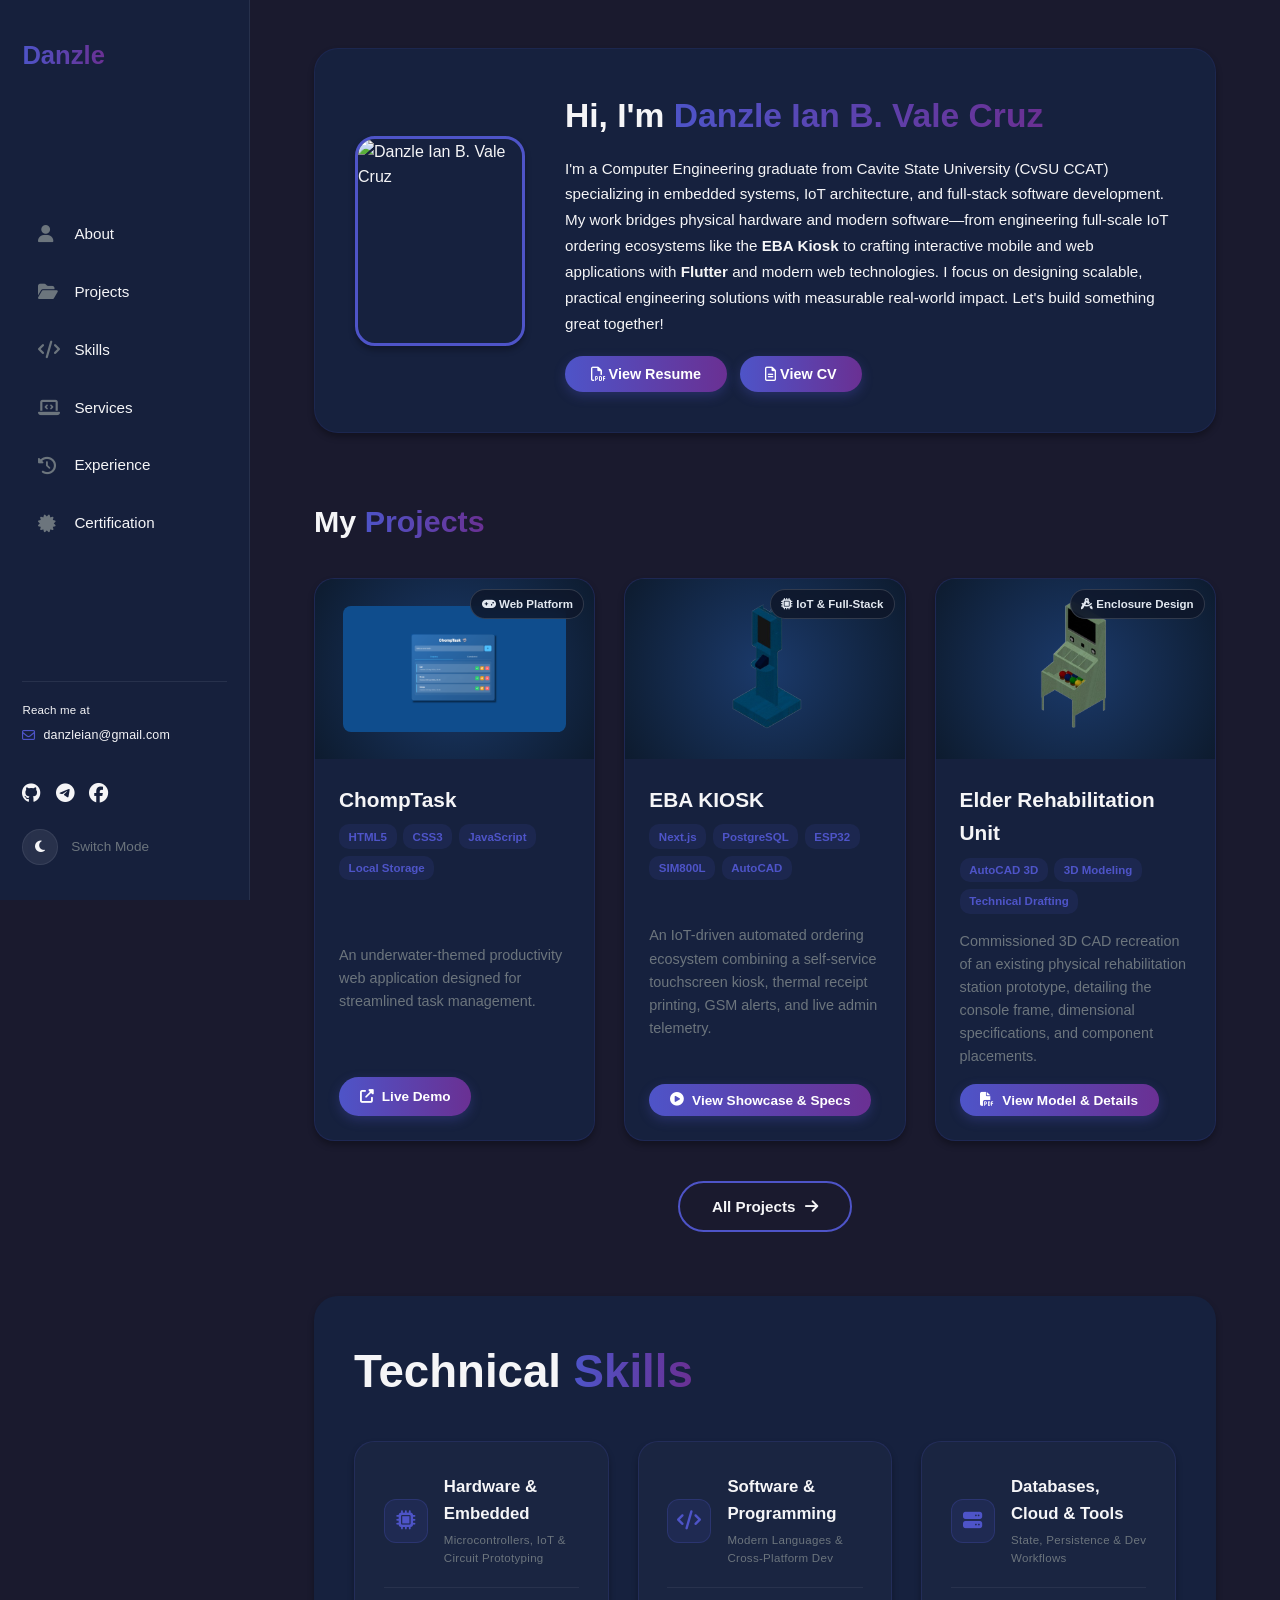
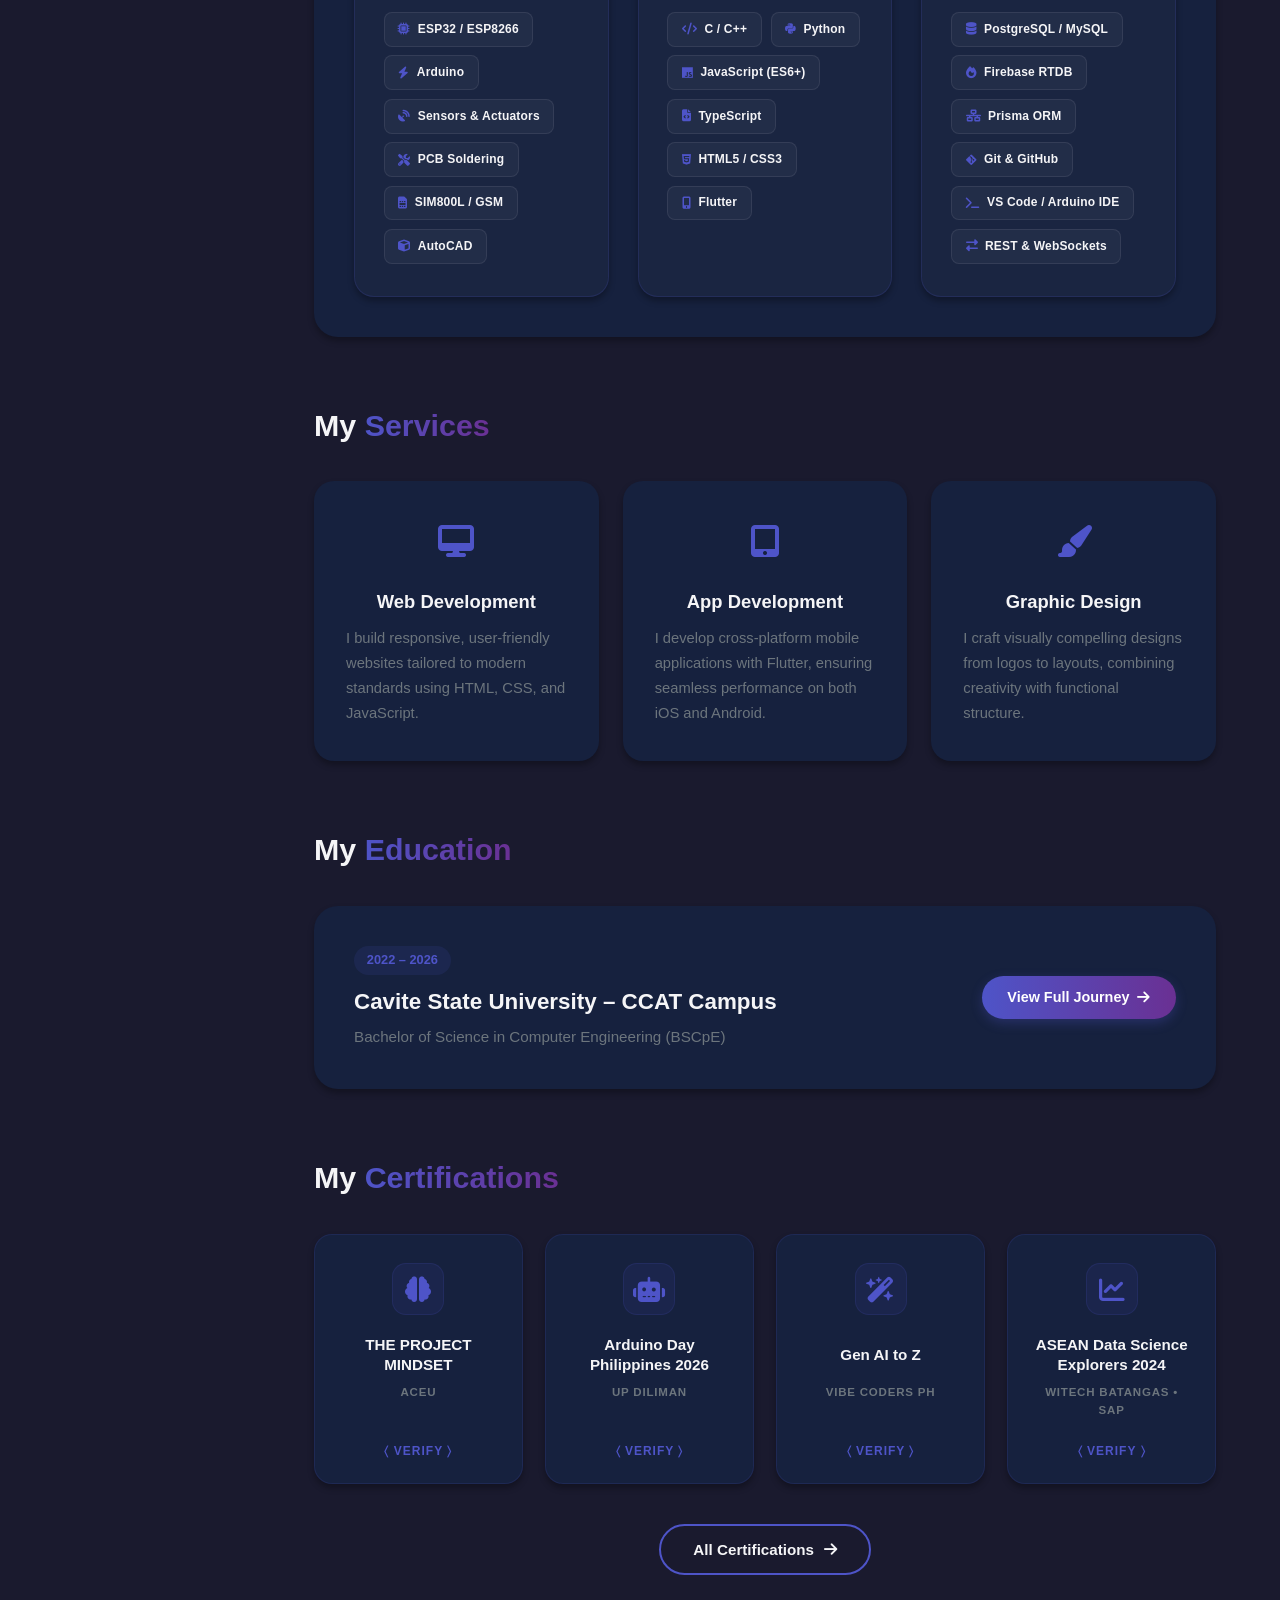
==== index.html @ bea01d2a "fixed error" ====
<!DOCTYPE html>
<html lang="en" data-theme="dark">
<head>
    <meta charset="UTF-8">
    <meta name="viewport" content="width=device-width, initial-scale=1.0">
    <title>Danzle Ian B. Vale Cruz | Computer Engineer</title>
    <link rel="stylesheet" href="styles.css">
    <link rel="stylesheet" href="https://cdnjs.cloudflare.com/ajax/libs/font-awesome/6.4.0/css/all.min.css">
</head>

<body>
    <!-- Mobile Header Bar (Only visible on small mobile screens) -->
    <div class="mobile-top-bar">
        <a href="index.html" class="logo">Danzle</a>
        <div class="mobile-actions">
            <button class="theme" id="themetoggle-mobile" aria-label="Toggle theme">
                <i class="fas fa-moon"></i>
            </button>
            <div class="hamburger" id="hamburger" aria-label="Toggle navigation">
                <i class="fas fa-bars"></i>
            </div>
        </div>
    </div>

    <div class="app-layout">
        <!-- Left Sidebar Panel -->
        <aside class="sidebar-panel" id="sidebar">
            <div class="sidebar-top">
                <a href="index.html" class="logo">Danzle</a>
            </div>

            <!-- Clean Navigation (Filtered to only your active portfolio sections) -->
            <nav class="sidebar-nav">
                <a href="#about" class="sidebar-link">
                    <i class="fas fa-user"></i>
                    <span>About</span>
                </a>
                <a href="projects.html" class="sidebar-link">
                    <i class="fas fa-folder-open"></i>
                    <span>Projects</span>
                </a>

                <a href="#skills" class="sidebar-link">
                    <i class="fas fa-code"></i>
                    <span>Skills</span>
                </a>
                <a href="#services" class="sidebar-link">
                    <i class="fas fa-laptop-code"></i>
                    <span>Services</span>
                </a>
                <a href="experience.html" class="sidebar-link">
                    <i class="fas fa-history"></i>
                    <span>Experience</span>
                </a>
                <a href="certification.html" class="sidebar-link">
                    <i class="fas fa-certificate"></i>
                    <span>Certification</span>
                </a>
            </nav>

            <!-- Bottom Utilities -->
            <div class="sidebar-bottom">
                <!-- Email Contact Block -->
                <div class="sidebar-contact-block">
                    <p class="contact-subtext">Reach me at</p>
                    <button type="button" class="sidebar-email-btn" id="copy-email-btn" data-email="danzleian@gmail.com" title="Click to copy email">
                        <i class="far fa-envelope"></i>
                        <span class="email-text">danzleian@gmail.com</span>
                        <span class="copy-badge" id="copy-badge">Copied!</span>
                    </button>
                </div>

                <div class="sidebar-socials">
                    <a href="https://github.com/DANZLEIAN" target="_blank" rel="noopener noreferrer" aria-label="GitHub"><i class="fab fa-github"></i></a>
                    <a href="https://t.me/SHIR0l" target="_blank" rel="noopener noreferrer" aria-label="Telegram"><i class="fab fa-telegram"></i></a>
                    <a href="https://www.facebook.com/danzle.ian" target="_blank" rel="noopener noreferrer" aria-label="Facebook"><i class="fab fa-facebook"></i></a>
                </div>
    
                <div class="sidebar-theme-toggle">
                    <button class="theme" id="themetoggle" aria-label="Toggle theme">
                        <i class="fas fa-moon"></i>
                    </button>
                    <span class="theme-label">Switch Mode</span>
                </div>
            </div>
        </aside>

        <!-- Main Content Area -->
        <main class="main-content">
            <!-- Hero / About Section -->
            <section class="about-hero animate-fade" id="about">
                <div class="hero-card">
                    <!-- Controlled compact portrait -->
                    <div class="hero-image-wrapper animate-slide-left">
                        <img src="images/profile.jpg" alt="Danzle Ian B. Vale Cruz">
                    </div>

                    <div class="hero-text animate-slide-right delay-1">
                        <h1>Hi, I'm <span>Danzle Ian B. Vale Cruz</span></h1>
                        <p class="description">
                            I'm a Computer Engineering graduate from Cavite State University (CvSU CCAT) specializing in embedded systems, IoT architecture, and full-stack software development. My work bridges physical hardware and modern software—from engineering full-scale IoT ordering ecosystems like the <strong>EBA Kiosk</strong> to crafting interactive mobile and web applications with <strong>Flutter</strong> and modern web technologies. I focus on designing scalable, practical engineering solutions with measurable real-world impact. Let's build something great together!
                        </p>
                        
                        <div class="hero-actions">
                            <button type="button" class="hire-me" onclick="openDocModal('My_Credentials/myresume.pdf', 'My Resume')">
                                <i class="far fa-file-pdf"></i> View Resume
                            </button>
                            <button type="button" class="hire-me" onclick="openDocModal('My_Credentials/MyCV.pdf', 'My Curriculum Vitae')">
                                <i class="far fa-file-alt"></i> View CV
                            </button>
                        </div>
                    </div>
                </div>
            </section>

            <!-- Projects Section -->
            <section class="projects-section" id="projects">
                <h2 class="section-title animate-slide-up">My <span>Projects</span></h2>
                
                <div class="projects-grid">
                    <!-- Project 1 -->
                    <div class="project-card animate-slide-up delay-1">
                        <div class="project-preview">
                            <img src="images/chomptask.png" alt="ChompTask App Preview">
                            <div class="project-image-badge">
                                <i class="fas fa-gamepad"></i> Web Platform
                            </div>
                        </div>
                        <div class="project-details">
                            <div class="project-header">
                                <h3>ChompTask</h3>
                                <div class="project-tags">
                                    <span>HTML5</span>
                                    <span>CSS3</span>
                                    <span>JavaScript</span>
                                    <span>Local Storage</span>
                                </div>
                            </div>
                            <p class="project-desc">
                                An underwater-themed productivity web application designed for streamlined task management.
                            </p>
                            <div class="project-actions">
                                <a href="https://danzleian.github.io/ChompTask/" target="_blank" rel="noopener noreferrer" class="btn-project btn-primary">
                                    <i class="fas fa-external-link-alt"></i> Live Demo
                                </a>
                            </div>
                        </div>
                    </div>

                    <!-- Project 2 -->
                    <div class="project-card animate-slide-up delay-2">
                        <div class="project-preview">
                            <img src="images/kiosk3d.png" alt="EBA Kiosk Preview">
                            <div class="project-image-badge">
                                <i class="fas fa-microchip"></i> IoT & Full-Stack
                            </div>
                        </div>
                        <div class="project-details">
                            <div class="project-header">
                                <h3>EBA KIOSK</h3>
                                <div class="project-tags">
                                    <span>Next.js</span>
                                    <span>PostgreSQL</span>
                                    <span>ESP32</span>
                                    <span>SIM800L</span>
                                    <span>AutoCAD</span>
                                </div>
                            </div>
                            <p class="project-desc">
                                An IoT-driven automated ordering ecosystem combining a self-service touchscreen kiosk, thermal receipt printing, GSM alerts, and live admin telemetry.
                            </p>
                            <div class="project-actions">
                                <button type="button" class="btn-project btn-primary" onclick="openProjectModal('ebakiosk')">
                                    <i class="fas fa-play-circle"></i> View Showcase & Specs
                                </button>
                            </div>
                        </div>
                    </div>

                    <!-- 3. Elder Rehabilitation Equipment -->
                    <div class="project-card animate-slide-up delay-3" data-category="3d">
                        <div class="project-preview">
                            <img src="images/elders3d.png" alt="Elderly Equipment Preview" onerror="this.style.display='none'; this.nextElementSibling.style.display='block';">
                            <i class="fas fa-cube icon-placeholder" style="display: none;"></i>
                            <div class="project-image-badge">
                                <i class="fas fa-drafting-compass"></i> Enclosure Design
                            </div>
                        </div>
                        <div class="project-details">
                            <div class="project-header">
                                <h3>Elder Rehabilitation Unit</h3>
                                <div class="project-tags">
                                    <span>AutoCAD 3D</span>
                                    <span>3D Modeling</span>
                                    <span>Technical Drafting</span>
                                </div>
                            </div>
                            <p class="project-desc">
                                Commissioned 3D CAD recreation of an existing physical rehabilitation station prototype, detailing the console frame, dimensional specifications, and component placements.
                            </p>
                            <div class="project-actions">
                                <button type="button" class="btn-project btn-primary" onclick="openProjectModal('elders')">
                                    <i class="fas fa-file-pdf"></i> View Model & Details
                                </button>
                            </div>
                        </div>
                    </div>
                </div>

                <div class="all-projects-container animate-slide-up delay-4">
                    <a href="projects.html" class="btn-all-projects">
                        <span>All Projects</span>
                        <i class="fas fa-arrow-right"></i>
                    </a>
                </div>
            </section>

            <!-- Skills Section -->
            <section class="skills-section" id="skills">
                <div class="skills-card">
                    <div class="section-title animate-slide-up"><h2>Technical <span>Skills</span></h2></div>
        
                    <div class="skills-categorized-grid">
                        <!-- Hardware & Embedded -->
                        <div class="skill-category-box animate-slide-up delay-1">
                            <div class="category-header">
                                <div class="category-icon-badge">
                                    <i class="fas fa-microchip"></i>
                                </div>
                                <div>
                                    <h3>Hardware & Embedded</h3>
                                    <p class="category-caption">Microcontrollers, IoT & Circuit Prototyping</p>
                                </div>
                            </div>
                            <div class="skill-tag-list">
                                <span><i class="fas fa-microchip"></i> ESP32 / ESP8266</span>
                                <span><i class="fas fa-bolt"></i> Arduino</span>
                                <span><i class="fas fa-satellite-dish"></i> Sensors & Actuators</span>
                                <span><i class="fas fa-tools"></i> PCB Soldering</span>
                                <span><i class="fas fa-sim-card"></i> SIM800L / GSM</span>
                                <span><i class="fas fa-cube"></i> AutoCAD</span>
                            </div>
                        </div>

                        <!-- Software & Programming -->
                        <div class="skill-category-box animate-slide-up delay-2">
                            <div class="category-header">
                                <div class="category-icon-badge">
                                    <i class="fas fa-code"></i>
                                </div>
                                <div>
                                    <h3>Software & Programming</h3>
                                    <p class="category-caption">Modern Languages & Cross-Platform Dev</p>
                                </div>
                            </div>
                            <div class="skill-tag-list">
                                <span><i class="fas fa-code"></i> C / C++</span>
                                <span><i class="fab fa-python"></i> Python</span>
                                <span><i class="fab fa-js"></i> JavaScript (ES6+)</span>
                                <span><i class="fas fa-file-code"></i> TypeScript</span>
                                <span><i class="fab fa-html5"></i> HTML5 / CSS3</span>
                                <span><i class="fas fa-mobile-alt"></i> Flutter</span>
                            </div>
                        </div>

                        <!-- Databases & Cloud -->
                        <div class="skill-category-box animate-slide-up delay-3">
                            <div class="category-header">
                                <div class="category-icon-badge">
                                    <i class="fas fa-server"></i>
                                </div>
                                <div>
                                    <h3>Databases, Cloud & Tools</h3>
                                    <p class="category-caption">State, Persistence & Dev Workflows</p>
                                </div>
                            </div>
                            <div class="skill-tag-list">
                                <span><i class="fas fa-database"></i> PostgreSQL / MySQL</span>
                                <span><i class="fas fa-fire"></i> Firebase RTDB</span>
                                <span><i class="fas fa-network-wired"></i> Prisma ORM</span>
                                <span><i class="fab fa-git-alt"></i> Git & GitHub</span>
                                <span><i class="fas fa-terminal"></i> VS Code / Arduino IDE</span>
                                <span><i class="fas fa-exchange-alt"></i> REST & WebSockets</span>
                            </div>
                        </div>
                    </div>

                </div>
            </section>

            <!-- Services Section -->
            <section class="services-section" id="services">
                <h2 class="section-title animate-slide-up">My <span>Services</span></h2>
                <div class="services-grid">
                    <div class="box animate-slide-up delay-1">
                        <div class="icon"><i class="fas fa-desktop"></i></div>
                        <div class="topic">Web Development</div>
                        <p>I build responsive, user-friendly websites tailored to modern standards using HTML, CSS, and JavaScript.</p>
                    </div>
                    <div class="box animate-slide-up delay-2">
                        <div class="icon"><i class="fas fa-tablet-alt"></i></div>
                        <div class="topic">App Development</div>
                        <p>I develop cross-platform mobile applications with Flutter, ensuring seamless performance on both iOS and Android.</p>
                    </div>
                    <div class="box animate-slide-up delay-3">
                        <div class="icon"><i class="fas fa-paint-brush"></i></div>
                        <div class="topic">Graphic Design</div>
                        <p>I craft visually compelling designs from logos to layouts, combining creativity with functional structure.</p>
                    </div>
                </div>
            </section>

            <!-- Education / Experience Section -->
            <section class="education-section" id="education" style="margin-bottom: 4rem;">
                <h2 class="section-title animate-slide-up">My <span>Education</span></h2>
                <div class="skills-card animate-slide-up delay-1" style="display: flex; align-items: center; justify-content: space-between; flex-wrap: wrap; gap: 1.5rem;">
                    <div>
                        <div style="display: inline-block; font-size: 0.8rem; font-weight: 700; color: var(--primary); background: rgba(78, 84, 200, 0.12); padding: 0.25rem 0.8rem; border-radius: 20px; margin-bottom: 0.6rem;">
                            2022 – 2026
                        </div>
                        <h3 style="font-size: 1.4rem; font-weight: 700; margin-bottom: 0.3rem;">Cavite State University – CCAT Campus</h3>
                        <p style="color: var(--gray); font-size: 0.95rem;">Bachelor of Science in Computer Engineering (BSCpE)</p>
                    </div>
                    <div>
                        <a href="experience.html" class="hire-me" style="text-decoration: none; display: inline-flex; align-items: center; gap: 0.5rem;">
                            <span>View Full Journey</span>
                            <i class="fas fa-arrow-right"></i>
                        </a>
                    </div>
                </div>
            </section>

            <!-- Certifications Preview Section -->
            <section class="certifications-section" id="certifications" style="margin-bottom: 4rem;">
                <h2 class="section-title animate-slide-up">My <span>Certifications</span></h2>
                
                <div class="certs-badge-grid animate-slide-up delay-1">
                    <!-- Cert 1 -->
                    <a href="Certificate/ACEU.png" target="_blank" rel="noopener noreferrer" class="cert-badge-card">
                        <div class="cert-badge-icon">
                            <i class="fas fa-brain"></i>
                        </div>
                        <div class="cert-badge-title">THE PROJECT MINDSET</div>
                        <div class="cert-badge-issuer">ACEU</div>
                        <div class="cert-badge-verify">&#9001; VERIFY &#9002;</div>
                    </a>
                    <!-- Cert 2 -->
                    <a href="Certificate/ArduinoDay.png" target="_blank" rel="noopener noreferrer" class="cert-badge-card">
                        <div class="cert-badge-icon">
                            <i class="fas fa-robot"></i>
                        </div>
                        <div class="cert-badge-title">Arduino Day Philippines 2026</div>
                        <div class="cert-badge-issuer">UP Diliman</div>
                        <div class="cert-badge-verify">&#9001; VERIFY &#9002;</div>
                    </a>
                    <!-- Cert 3 -->
                    <a href="https://www.vibecoders.ph/cert/GAI2Z26-3023" target="_blank" rel="noopener noreferrer" class="cert-badge-card">
                        <div class="cert-badge-icon">
                            <i class="fas fa-wand-magic-sparkles"></i>
                        </div>
                        <div class="cert-badge-title">Gen AI to Z</div>
                        <div class="cert-badge-issuer">VIBE CODERS PH</div>
                        <div class="cert-badge-verify">&#9001; VERIFY &#9002;</div>
                    </a>
                    <!-- Cert 4 -->
                    <a href="Certificate/DICT.pdf" target="_blank" rel="noopener noreferrer" class="cert-badge-card">
                        <div class="cert-badge-icon">
                            <i class="fas fa-chart-line"></i>
                        </div>
                        <div class="cert-badge-title">ASEAN Data Science Explorers 2024</div>
                        <div class="cert-badge-issuer">WiTech Batangas • SAP</div>
                        <div class="cert-badge-verify">&#9001; VERIFY &#9002;</div>
                    </a>
                </div>

                <div class="all-projects-container animate-slide-up delay-2" style="margin-top: 2.5rem;">
                    <a href="certification.html" class="btn-all-projects">
                        <span>All Certifications</span>
                        <i class="fas fa-arrow-right"></i>
                    </a>
                </div>
            </section>

        </main>
    </div>

    <!-- Document Preview Modal (Resume / CV) -->
    <div class="doc-modal-overlay" id="docModalOverlay" aria-hidden="true">
        <div class="doc-modal-window" role="dialog" aria-modal="true" aria-labelledby="docModalTitle">
            <!-- Modal Top Header Bar -->
            <div class="doc-modal-header">
                <div class="doc-modal-title-group">
                    <i class="fas fa-file-pdf"></i>
                    <h3 id="docModalTitle">Document Preview</h3>
                </div>
                <div class="doc-modal-actions">
                    <a id="docModalDownloadBtn" href="#" download class="doc-btn doc-btn-download" title="Download Document">
                        <i class="fas fa-download"></i>
                        <span>Download</span>
                    </a>
                    <a id="docModalExternalBtn" href="#" target="_blank" rel="noopener noreferrer" class="doc-btn doc-btn-external" title="Open in New Tab">
                        <i class="fas fa-external-link-alt"></i>
                    </a>
                    <button type="button" class="doc-btn doc-btn-close" onclick="closeDocModal()" title="Close (Esc)">
                        <i class="fas fa-times"></i>
                    </button>
                </div>
            </div>

            <!-- Document Viewer Frame -->
            <div class="doc-modal-body">
                <iframe id="docModalFrame" src="" title="Document Preview Frame"></iframe>
            </div>
        </div>
    </div>

    <!-- Unified Project Details Modal -->
<div class="project-modal-overlay" id="projectModalOverlay" aria-hidden="true">
    <div class="project-modal-window" role="dialog" aria-modal="true" aria-labelledby="projModalTitle">
        <!-- Header -->
        <div class="project-modal-header">
            <div class="project-modal-title-group">
                <i id="projModalIcon" class="fas fa-cube"></i>
                <h3 id="projModalTitle">Project Title</h3>
            </div>
            <div class="project-modal-actions">
                <a id="projModalPrimaryBtn" href="#" target="_blank" rel="noopener noreferrer" class="doc-btn doc-btn-download">
                    <i id="projModalPrimaryIcon" class="fas fa-download"></i>
                    <span id="projModalPrimaryText">Download</span>
                </a>
                <button type="button" class="doc-btn doc-btn-close" onclick="closeProjectModal()" title="Close (Esc)">
                    <i class="fas fa-times"></i>
                </button>
            </div>
        </div>

        <!-- Body Content (Swapped dynamically based on project) -->
        <div class="project-modal-body" id="projModalBody">
            <!-- Dynamic content injected via JS -->
        </div>
    </div>
</div>

    <script src="script.js"></script>

</body>
</html>
---- styles.css ----
:root {
    --primary: #4e54c8;
    --secondary: #6a3093;
    --dark: #1a1a2e;
    --light: #f5f5f7;
    --gray: #6c757d;
    --transition: all 0.3s ease;
}

[data-theme="light"] {
    --bg: var(--light);
    --text: var(--dark);
    --card-bg: #ffffff;
    --shadow: 0 4px 6px rgba(0, 0, 0, 0.08);
    --sidebar-bg: rgba(255, 255, 255, 0.92);
    --sidebar-border: rgba(0, 0, 0, 0.08);
    --preview-bg: radial-gradient(circle at center, #e0e7ff 0%, #ede9fe 100%);
    --preview-badge-bg: rgba(255, 255, 255, 0.85);
    --preview-badge-text: #1e293b;
    --preview-badge-border: rgba(0, 0, 0, 0.1);
}

[data-theme="dark"] {
    --bg: var(--dark);
    --text: var(--light);
    --card-bg: #16213e;
    --shadow: 0 4px 6px rgba(0, 0, 0, 0.3);
    --sidebar-bg: rgba(22, 33, 62, 0.92);
    --sidebar-border: rgba(255, 255, 255, 0.08);
    --preview-bg: radial-gradient(circle at center, #1b3a6b 0%, #0d1b2e 100%);
    --preview-badge-bg: rgba(15, 23, 42, 0.85);
    --preview-badge-text: #e2e8f0;
    --preview-badge-border: rgba(255, 255, 255, 0.15);
}

* {
    margin: 0;
    padding: 0;
    box-sizing: border-box;
}

html, body {
    overflow-x: hidden;
    width: 100%;
}

html {
    scroll-behavior: smooth;
    scroll-padding-top: 2rem;
}

body {
    font-family: 'Poppins', sans-serif;
    background: var(--bg);
    color: var(--text);
    transition: var(--transition);
    line-height: 1.6;
    position: relative;
    z-index: 1;
}

/* ============================================
   App Layout
   ============================================ */
.app-layout {
    display: flex;
    min-height: 100vh;
    width: 100%;
}

/* ============================================
   Side Bar Panel
   ============================================ */
.sidebar-panel {
    position: fixed;
    top: 0;
    left: 0;
    width: 250px;
    height: 100vh;
    background: var(--sidebar-bg);
    border-right: 1px solid var(--sidebar-border);
    backdrop-filter: blur(16px);
    -webkit-backdrop-filter: blur(16px);
    padding: 2.2rem 1.4rem;
    display: flex;
    flex-direction: column;
    justify-content: space-between;
    z-index: 1000;
}

.logo {
    font-size: 1.6rem;
    font-weight: 800;
    text-decoration: none;
    background: linear-gradient(to right, var(--primary), var(--secondary));
    -webkit-background-clip: text;
    background-clip: text;
    color: transparent;
    -webkit-text-fill-color: transparent;
}

.sidebar-nav {
    display: flex;
    flex-direction: column;
    gap: 0.6rem;
    margin: 2.5rem 0;
}

.sidebar-link {
    display: flex;
    align-items: center;
    gap: 1rem;
    padding: 0.75rem 1rem;
    border-radius: 12px;
    text-decoration: none;
    color: var(--text);
    font-size: 0.95rem;
    font-weight: 500;
    transition: var(--transition);
}

.sidebar-link i {
    font-size: 1.1rem;
    width: 20px;
    color: var(--gray);
    transition: var(--transition);
}

.sidebar-link:hover,
.sidebar-link.active {
    background: rgba(78, 84, 200, 0.12);
    color: var(--primary);
    transform: translateX(4px);
}

.sidebar-link:hover i,
.sidebar-link.active i {
    color: var(--primary);
}

.sidebar-bottom {
    display: flex;
    flex-direction: column;
    gap: 1.2rem;
    border-top: 1px solid var(--sidebar-border);
    padding-top: 1.2rem;
}

/* Sidebar Email Contact Block */
.sidebar-contact-block {
    display: flex;
    flex-direction: column;
    gap: 0.35rem;
    margin-bottom: 0.8rem;
}

.contact-subtext {
    font-size: 0.72rem;
    color: var(--text);
    line-height: 1.4;
    margin: 0;
    letter-spacing: 0.2px;
}

/* Styled button with zero default browser link styling */
.sidebar-email-btn {
    position: relative;
    display: inline-flex;
    align-items: center;
    gap: 0.5rem;
    background: transparent;
    border: none;
    outline: none;
    padding: 0.3rem 0;
    cursor: pointer;
    font-family: inherit;
    text-align: left;
    text-decoration: none !important;
    transition: var(--transition);
    width: fit-content;
}

.sidebar-email-btn .email-text {
    font-size: 0.78rem;
    font-weight: 500;
    color: var(--text) !important;
    text-decoration: none !important;
    letter-spacing: 0.2px;
    transition: color 0.2s ease;
}

.sidebar-email-btn i {
    font-size: 0.82rem;
    color: var(--primary) !important;
    transition: transform 0.2s ease;
}

/* Subtle hover state */
.sidebar-email-btn:hover .email-text {
    color: var(--primary) !important;
}

.sidebar-email-btn:hover i {
    transform: scale(1.1);
}

/* Prevent blue/red active focus flashes */
.sidebar-email-btn:active,
.sidebar-email-btn:focus {
    outline: none !important;
    color: var(--text) !important;
}

/* Floating "Copied!" confirmation badge */
.copy-badge {
    position: absolute;
    left: calc(100% + 8px);
    top: 50%;
    transform: translateY(-50%) scale(0.85);
    background: var(--primary);
    color: #ffffff;
    font-size: 0.65rem;
    font-weight: 600;
    padding: 0.2rem 0.5rem;
    border-radius: 6px;
    opacity: 0;
    pointer-events: none;
    transition: all 0.2s ease;
    white-space: nowrap;
    box-shadow: 0 4px 10px rgba(78, 84, 200, 0.35);
}

.copy-badge.visible {
    opacity: 1;
    transform: translateY(-50%) scale(1);
}

.sidebar-socials {
    display: flex;
    gap: 0.9rem;
}

.sidebar-socials a {
    color: var(--text);
    font-size: 1.2rem;
    transition: var(--transition);
    text-decoration: none;
}

.sidebar-socials a:hover {
    color: var(--primary);
    transform: translateY(-2px);
}

.sidebar-theme-toggle {
    display: flex;
    align-items: center;
    gap: 0.8rem;
}

.theme-label {
    font-size: 0.85rem;
    color: var(--gray);
    font-weight: 500;
}

.theme {
    background: rgba(255, 255, 255, 0.08) !important;
    border: 1px solid var(--sidebar-border) !important;
    cursor: pointer;
    width: 36px;
    height: 36px;
    border-radius: 50%;
    display: inline-flex;
    align-items: center;
    justify-content: center;
    color: var(--text);
    transition: var(--transition);
}

.theme:hover {
    color: var(--primary);
    transform: rotate(15deg);
}

/* ============================================
   Main Content Area
   ============================================ */
.main-content {
    margin-left: 250px;
    flex: 1;
    max-width: calc(100% - 250px);
    padding: 3rem 4rem 2rem;
}

.mobile-top-bar {
    display: none;
}

/* ============================================
   Compact Hero / About Format
   ============================================ */
.hero-card {
    background: var(--card-bg);
    border-radius: 24px;
    box-shadow: var(--shadow);
    padding: 2.5rem;
    display: flex;
    align-items: center;
    gap: 2.5rem;
    border: 1px solid rgba(78, 84, 200, 0.12);
    margin-bottom: 4rem;
}

.hero-image-wrapper {
    width: 170px;
    height: 210px;
    border-radius: 20px;
    overflow: hidden;
    flex-shrink: 0;
    box-shadow: var(--shadow);
    border: 3px solid var(--primary);
}

.hero-image-wrapper img {
    width: 100%;
    height: 100%;
    object-fit: cover;
    display: block;
}

.hero-text h1 {
    font-size: 2.1rem;
    margin-bottom: 0.8rem;
}

.hero-text h1 span {
    background: linear-gradient(to right, var(--primary), var(--secondary));
    -webkit-background-clip: text;
    background-clip: text;
    color: transparent;
    -webkit-text-fill-color: transparent;
}

.hero-text .description {
    color: var(--text);
    font-size: 0.95rem;
    line-height: 1.7;
    margin-bottom: 1.2rem;
}

.hero-actions {
    display: flex;
    gap: 0.8rem;
}

.hire-me {
    background: linear-gradient(to right, var(--primary), var(--secondary));
    color: white;
    text-decoration: none;
    padding: 0.65rem 1.6rem;
    border-radius: 30px;
    font-size: 0.9rem;
    font-weight: 600;
    transition: var(--transition);
    box-shadow: 0 4px 12px rgba(78, 84, 200, 0.3);
    display: inline-block;
    border: none;
}

.hire-me:hover {
    transform: translateY(-2px);
    box-shadow: 0 6px 16px rgba(78, 84, 200, 0.45);
}

/* ============================================
   Document Preview Modal (Resume & CV)
   ============================================ */
.doc-modal-overlay {
    position: fixed;
    top: 0;
    left: 0;
    width: 100vw;
    height: 100vh;
    background: rgba(10, 12, 24, 0.78);
    backdrop-filter: blur(10px);
    -webkit-backdrop-filter: blur(10px);
    z-index: 2000;
    display: flex;
    align-items: center;
    justify-content: center;
    padding: 1.5rem;
    opacity: 0;
    pointer-events: none;
    transition: opacity 0.3s cubic-bezier(0.16, 1, 0.3, 1);
}

.doc-modal-overlay.active {
    opacity: 1;
    pointer-events: auto;
}

.doc-modal-window {
    background: var(--card-bg);
    border: 1px solid rgba(78, 84, 200, 0.25);
    border-radius: 20px;
    width: 100%;
    max-width: 900px;
    height: 88vh;
    max-height: 900px;
    box-shadow: 0 24px 50px rgba(0, 0, 0, 0.45);
    display: flex;
    flex-direction: column;
    overflow: hidden;
    transform: scale(0.95) translateY(15px);
    transition: transform 0.3s cubic-bezier(0.16, 1, 0.3, 1);
}

.doc-modal-overlay.active .doc-modal-window {
    transform: scale(1) translateY(0);
}

.doc-modal-header {
    display: flex;
    align-items: center;
    justify-content: space-between;
    padding: 1rem 1.4rem;
    background: var(--sidebar-bg);
    border-bottom: 1px solid var(--sidebar-border);
}

.doc-modal-title-group {
    display: flex;
    align-items: center;
    gap: 0.75rem;
    color: var(--text);
}

.doc-modal-title-group i {
    font-size: 1.25rem;
    color: var(--primary);
}

.doc-modal-title-group h3 {
    font-size: 1.05rem;
    font-weight: 700;
    margin: 0;
}

.doc-modal-actions {
    display: flex;
    align-items: center;
    gap: 0.6rem;
}

.doc-btn {
    display: inline-flex;
    align-items: center;
    gap: 0.45rem;
    background: rgba(255, 255, 255, 0.06);
    border: 1px solid var(--sidebar-border);
    color: var(--text);
    padding: 0.45rem 0.85rem;
    border-radius: 10px;
    font-size: 0.82rem;
    font-weight: 600;
    text-decoration: none;
    cursor: pointer;
    transition: var(--transition);
}

[data-theme="light"] .doc-btn {
    background: rgba(0, 0, 0, 0.04);
}

.doc-btn:hover {
    color: #ffffff;
    background: var(--primary);
    border-color: var(--primary);
    transform: translateY(-2px);
}

.doc-btn-download {
    background: linear-gradient(to right, var(--primary), var(--secondary));
    color: #ffffff;
    border: none;
}

.doc-btn-download:hover {
    opacity: 0.92;
}

.doc-btn-close {
    width: 34px;
    height: 34px;
    padding: 0;
    justify-content: center;
    border-radius: 50%;
}

.doc-modal-body {
    flex: 1;
    width: 100%;
    background: #0b0f19;
    position: relative;
}

.doc-modal-body iframe {
    width: 100%;
    height: 100%;
    border: none;
    display: block;
}

@media (max-width: 768px) {
    .doc-modal-overlay {
        padding: 0.8rem;
    }
    .doc-modal-window {
        height: 92vh;
        border-radius: 16px;
    }
    .doc-btn span {
        display: none; /* Icon-only on mobile buttons to save space */
    }
}

/* ============================================
   Section Headers & Grids
   ============================================ */
.section-title {
    font-size: 1.9rem;
    margin-bottom: 2rem;
}

.section-title span {
    background: linear-gradient(to right, var(--primary), var(--secondary));
    -webkit-background-clip: text;
    background-clip: text;
    color: transparent;
    -webkit-text-fill-color: transparent;
}

.projects-section {
    margin-bottom: 4rem;
}

.projects-grid {
    display: grid;
    grid-template-columns: repeat(3, 1fr);
    gap: 1.8rem;
    margin-bottom: 2.5rem;
}

.project-card {
    background: var(--card-bg);
    border-radius: 20px;
    overflow: hidden;
    box-shadow: var(--shadow);
    border: 1px solid rgba(78, 84, 200, 0.15);
    display: flex;
    flex-direction: column;
    transition: var(--transition);
}

.project-card:hover {
    transform: translateY(-6px);
    box-shadow: 0 14px 28px rgba(78, 84, 200, 0.22);
    border-color: var(--primary);
}

.project-preview {
    position: relative;
    width: 100%;
    height: 180px;
    background: var(--preview-bg);
    display: flex;
    align-items: center;
    justify-content: center;
    padding: 1rem;
}

.project-preview img {
    max-width: 90%;
    max-height: 140px;
    object-fit: contain;
    border-radius: 8px;
}

.project-image-badge {
    position: absolute;
    top: 10px;
    right: 10px;
    background: var(--preview-badge-bg);
    backdrop-filter: blur(8px);
    -webkit-backdrop-filter: blur(8px);
    border: 1px solid var(--preview-badge-border);
    color: var(--preview-badge-text);
    font-size: 0.72rem;
    font-weight: 600;
    padding: 0.3rem 0.65rem;
    border-radius: 20px;
}

.project-details {
    padding: 1.5rem;
    display: flex;
    flex-direction: column;
    flex: 1;
    justify-content: space-between;
    gap: 1rem;
}

.project-header h3 {
    font-size: 1.3rem;
    margin-bottom: 0.5rem;
}

.project-tags {
    display: flex;
    flex-wrap: wrap;
    gap: 0.4rem;
}

.project-tags span {
    font-size: 0.72rem;
    font-weight: 600;
    padding: 0.2rem 0.6rem;
    border-radius: 10px;
    background: rgba(78, 84, 200, 0.12);
    color: var(--primary);
}

.project-desc {
    color: var(--gray);
    font-size: 0.9rem;
}

.btn-project {
    display: inline-flex;
    align-items: center;
    gap: 0.5rem;
    padding: 0.55rem 1.3rem;
    border-radius: 25px;
    font-size: 0.85rem;
    font-weight: 600;
    text-decoration: none;
    cursor: pointer;
    background: linear-gradient(to right, var(--primary), var(--secondary));
    color: #fff;
    box-shadow: 0 4px 12px rgba(78, 84, 200, 0.3);
    transition: var(--transition);
    border: none;        
    outline: none;       
    font-family: inherit;
}

.btn-project:hover {
    transform: translateY(-2px);
}

.all-projects-container {
    text-align: center;
}

.btn-all-projects {
    display: inline-flex;
    align-items: center;
    gap: 0.6rem;
    padding: 0.7rem 2rem;
    border-radius: 40px;
    color: var(--text);
    border: 2px solid var(--primary);
    text-decoration: none;
    font-weight: 600;
    font-size: 0.95rem;
    transition: var(--transition);
}

.btn-all-projects:hover {
    background: linear-gradient(to right, var(--primary), var(--secondary));
    color: #fff;
}

/* ============================================
   Project Details Modal Styling
   ============================================ */
.project-modal-overlay {
    position: fixed;
    top: 0;
    left: 0;
    width: 100vw;
    height: 100vh;
    background: rgba(10, 12, 24, 0.82);
    backdrop-filter: blur(12px);
    -webkit-backdrop-filter: blur(12px);
    z-index: 2000;
    display: flex;
    align-items: center;
    justify-content: center;
    padding: 1.5rem;
    opacity: 0;
    pointer-events: none;
    transition: opacity 0.3s cubic-bezier(0.16, 1, 0.3, 1);
}

.project-modal-overlay.active {
    opacity: 1;
    pointer-events: auto;
}

.project-modal-window {
    background: var(--card-bg);
    border: 1px solid rgba(78, 84, 200, 0.3);
    border-radius: 22px;
    width: 100%;
    max-width: 950px;
    height: 88vh;
    max-height: 850px;
    box-shadow: 0 25px 50px rgba(0, 0, 0, 0.5);
    display: flex;
    flex-direction: column;
    overflow: hidden;
    transform: scale(0.95) translateY(15px);
    transition: transform 0.3s cubic-bezier(0.16, 1, 0.3, 1);
}

.project-modal-overlay.active .project-modal-window {
    transform: scale(1) translateY(0);
}

.project-modal-header {
    display: flex;
    align-items: center;
    justify-content: space-between;
    padding: 1.1rem 1.6rem;
    background: var(--sidebar-bg);
    border-bottom: 1px solid var(--sidebar-border);
}

.project-modal-title-group {
    display: flex;
    align-items: center;
    gap: 0.8rem;
    color: var(--text);
}

.project-modal-title-group i {
    font-size: 1.3rem;
    color: var(--primary);
}

.project-modal-title-group h3 {
    font-size: 1.1rem;
    font-weight: 700;
    margin: 0;
}

.project-modal-body {
    flex: 1;
    width: 100%;
    background: var(--bg);
    overflow-y: auto;
    display: flex;
    flex-direction: column;
}

/* Video Showcase Layout for Escape */
.proj-modal-video-container {
    width: 100%;
    background: #000000;
    aspect-ratio: 16 / 9;
    max-height: 400px;
    display: flex;
    align-items: center;
    justify-content: center;
}

.proj-modal-video-container video,
.proj-modal-video-container iframe {
    width: 100%;
    height: 100%;
    object-fit: contain;
}

.proj-modal-info {
    padding: 2rem;
    display: flex;
    flex-direction: column;
    gap: 1.2rem;
}

.proj-modal-info h4 {
    font-size: 1.2rem;
    color: var(--text);
    margin: 0;
}

.proj-modal-info p {
    font-size: 0.92rem;
    line-height: 1.7;
    color: var(--gray);
    margin: 0;
}

/* PDF Preview Frame Layout for CAD & IoT Docs */
.proj-modal-pdf-frame {
    width: 100%;
    flex: 1;
    min-height: 500px;
    border: none;
    background: #0b0f19;
}

/* ============================================
   EBA Kiosk Modal & Tab Styling
   ============================================ */
.kiosk-modal-container {
    display: flex;
    flex-direction: column;
    width: 100%;
}

.kiosk-video-tabs {
    display: flex;
    gap: 0.6rem;
    padding: 0.9rem 1.6rem;
    background: rgba(0, 0, 0, 0.25);
    border-bottom: 1px solid var(--sidebar-border);
    overflow-x: auto;
}

.kiosk-tab-btn {
    background: rgba(255, 255, 255, 0.05);
    border: 1px solid var(--sidebar-border);
    color: var(--text);
    padding: 0.45rem 1rem;
    border-radius: 20px;
    font-size: 0.8rem;
    font-weight: 600;
    cursor: pointer;
    display: inline-flex;
    align-items: center;
    gap: 0.5rem;
    transition: var(--transition);
    white-space: nowrap;
    font-family: inherit;
    outline: none;
}

[data-theme="light"] .kiosk-tab-btn {
    background: rgba(0, 0, 0, 0.04);
}

.kiosk-tab-btn:hover {
    border-color: var(--primary);
    color: var(--primary);
}

.kiosk-tab-btn.active {
    background: linear-gradient(to right, var(--primary), var(--secondary));
    color: #ffffff;
    border-color: transparent;
    box-shadow: 0 4px 10px rgba(78, 84, 200, 0.35);
}

/* Kiosk Metrics Grid */
.kiosk-metrics-grid {
    display: grid;
    grid-template-columns: repeat(4, 1fr);
    gap: 1rem;
    margin: 0.8rem 0;
}

.kiosk-metric-card {
    background: rgba(255, 255, 255, 0.03);
    border: 1px solid rgba(78, 84, 200, 0.16);
    border-radius: 14px;
    padding: 1rem 0.8rem;
    text-align: center;
    display: flex;
    flex-direction: column;
    gap: 0.25rem;
}

[data-theme="light"] .kiosk-metric-card {
    background: #ffffff;
    border-color: rgba(78, 84, 200, 0.12);
}

.kiosk-metric-card .metric-num {
    font-size: 1.35rem;
    font-weight: 800;
    color: var(--primary);
}

.kiosk-metric-card .metric-lbl {
    font-size: 0.68rem;
    color: var(--gray);
    font-weight: 500;
    text-transform: uppercase;
    letter-spacing: 0.5px;
}

/* Specs & Architecture List */
.kiosk-spec-block {
    margin: 0.6rem 0;
}

.kiosk-spec-block h5 {
    font-size: 1rem;
    font-weight: 700;
    color: var(--text);
    margin-bottom: 0.6rem;
}

.kiosk-spec-block ul {
    list-style: none;
    padding: 0;
    display: flex;
    flex-direction: column;
    gap: 0.6rem;
}

.kiosk-spec-block li {
    font-size: 0.88rem;
    line-height: 1.6;
    color: var(--text);
    opacity: 0.9;
    padding-left: 1.2rem;
    position: relative;
}

.kiosk-spec-block li::before {
    content: '▹';
    position: absolute;
    left: 0;
    color: var(--primary);
    font-weight: 700;
}

/* CAD Blueprint Download Section */
.kiosk-cad-footer {
    display: flex;
    align-items: center;
    justify-content: space-between;
    flex-wrap: wrap;
    gap: 1.2rem;
    margin-top: 1rem;
    padding: 1.2rem 1.4rem;
    background: rgba(78, 84, 200, 0.08);
    border: 1px solid rgba(78, 84, 200, 0.2);
    border-radius: 16px;
}

.kiosk-cad-footer h5 {
    font-size: 0.95rem;
    font-weight: 700;
    color: var(--text);
    margin: 0 0 0.2rem;
}

.kiosk-cad-footer p {
    font-size: 0.8rem;
    color: var(--gray);
    margin: 0 !important;
}

@media (max-width: 768px) {
    .kiosk-metrics-grid {
        grid-template-columns: repeat(2, 1fr);
    }
    .kiosk-cad-footer {
        flex-direction: column;
        align-items: flex-start;
    }
}

/* ============================================
   Skills & Services
   ============================================ */
.skills-card {
    background: var(--card-bg);
    border-radius: 24px;
    box-shadow: var(--shadow);
    padding: 2.5rem;
    margin-bottom: 4rem;
}

.skills-details {
    display: flex;
    gap: 2.5rem;
    align-items: center;
}

.skills-bio {
    flex: 1;
}

.skills-bio p {
    margin: 1rem 0 1.5rem;
    color: var(--text);
}

.experience {
    display: flex;
    align-items: center;
    gap: 1rem;
}

.experience .num {
    font-size: 3.5rem;
    font-weight: 800;
    line-height: 1;
    color: var(--primary);
}

.experience .exp {
    font-size: 1rem;
    font-weight: 500;
    color: var(--text);
}

.boxes {
    flex: 1;
    display: grid;
    grid-template-columns: repeat(2, 1fr);
    gap: 1.2rem;
}

.boxes .box {
    background: var(--bg);
    padding: 1.3rem;
    border-radius: 12px;
    box-shadow: var(--shadow);
    border: 1px solid rgba(78, 84, 200, 0.1);
    font-weight: 600;
    text-align: center;
    transition: var(--transition);
}

.boxes .box:hover {
    transform: translateY(-4px);
}

.services-section {
    margin-bottom: 4rem;
}

.services-grid {
    display: grid;
    grid-template-columns: repeat(3, 1fr);
    gap: 1.5rem;
}

.services-grid .box {
    background: var(--card-bg);
    padding: 2.2rem 2rem;
    border-radius: 20px;
    box-shadow: var(--shadow);
    text-align: left; /* Aligns content to the left */
    transition: var(--transition);
    display: flex;
    flex-direction: column;
    align-items: flex-start; /* Keeps the icon aligned left */
}

.services-grid .icon {
    font-size: 2rem;
    color: var(--primary);
    margin-bottom: 1.2rem;
    text-align: center;
    width: 100%;
    transition: var(--transition);
}

.services-grid .box .topic {
    font-size: 1.15rem;
    font-weight: 700;
    margin-bottom: 0.6rem;
    color: var(--text);
    text-align: center;
    width: 100%;
}

.services-grid .box p {
    font-size: 0.92rem;
    line-height: 1.7;
    color: var(--gray);
    text-align: left;
    margin: 0;
}

.services-grid .box:hover {
    transform: translateY(-4px);
    background: var(--primary);
}

.services-grid .box:hover .topic,
.services-grid .box:hover p {
    color: #ffffff;
}

.services-grid .box:hover .icon {
    color: #ffffff;
}

/* ============================================
   Categorized Skills Grid (Refined Engineering Style)
   ============================================ */
.skills-categorized-grid {
    display: grid;
    grid-template-columns: repeat(3, 1fr);
    gap: 1.8rem;
    margin-top: 1.2rem;
}

.skill-category-box {
    background: rgba(255, 255, 255, 0.02);
    border: 1px solid rgba(78, 84, 200, 0.18);
    border-radius: 20px;
    padding: 2rem 1.8rem;
    box-shadow: var(--shadow);
    transition: var(--transition);
    display: flex;
    flex-direction: column;
    justify-content: flex-start;
    gap: 1.5rem;
    position: relative;
    overflow: hidden;
}

[data-theme="light"] .skill-category-box {
    background: #ffffff;
    border-color: rgba(78, 84, 200, 0.12);
}

.skill-category-box::before {
    content: '';
    position: absolute;
    top: 0;
    left: 0;
    width: 100%;
    height: 3px;
    background: linear-gradient(to right, var(--primary), var(--secondary));
    opacity: 0;
    transition: var(--transition);
}

.skill-category-box:hover {
    transform: translateY(-5px);
    border-color: var(--primary);
    box-shadow: 0 12px 28px rgba(78, 84, 200, 0.18);
}

.skill-category-box:hover::before {
    opacity: 1;
}

/* Category Header with Rounded Icon Frame */
.category-header {
    display: flex;
    align-items: center;
    gap: 1rem;
    border-bottom: 1px solid rgba(255, 255, 255, 0.06);
    padding-bottom: 1.2rem;
}

[data-theme="light"] .category-header {
    border-bottom-color: rgba(0, 0, 0, 0.06);
}

.category-icon-badge {
    width: 44px;
    height: 44px;
    border-radius: 12px;
    background: rgba(78, 84, 200, 0.12);
    border: 1px solid rgba(78, 84, 200, 0.25);
    display: flex;
    align-items: center;
    justify-content: center;
    color: var(--primary);
    font-size: 1.2rem;
    flex-shrink: 0;
}

.category-header h3 {
    font-size: 1.05rem;
    font-weight: 700;
    color: var(--text);
    margin: 0;
}

.category-caption {
    font-size: 0.72rem;
    color: var(--gray);
    margin-top: 0.2rem;
    letter-spacing: 0.3px;
}

/* Skill Tags Layout */
.skill-tag-list {
    display: flex;
    flex-wrap: wrap;
    gap: 0.55rem;
    align-content: flex-start;
}

.skill-tag-list span {
    display: inline-flex;
    align-items: center;
    gap: 0.45rem;
    font-size: 0.75rem;
    font-weight: 600;
    padding: 0.42rem 0.85rem;
    border-radius: 8px; /* Clean rectangular tag with slight radius */
    background: rgba(255, 255, 255, 0.04);
    color: var(--text);
    border: 1px solid rgba(255, 255, 255, 0.08);
    transition: var(--transition);
    letter-spacing: 0.2px;
}

[data-theme="light"] .skill-tag-list span {
    background: rgba(78, 84, 200, 0.05);
    border-color: rgba(78, 84, 200, 0.12);
}

.skill-tag-list span i {
    font-size: 0.75rem;
    color: var(--primary);
    transition: var(--transition);
}

.skill-tag-list span:hover {
    background: rgba(78, 84, 200, 0.15);
    border-color: var(--primary);
    transform: translateY(-2px);
    color: var(--primary);
}

.skill-tag-list span:hover i {
    transform: scale(1.1);
}

@media (max-width: 1024px) {
    .skills-categorized-grid {
        grid-template-columns: 1fr;
    }
}

/* ============================================
   Experience & Education Timeline (Centered Minimalist)
   ============================================ */

/* Center container in the viewport */
.experience-page-container {
    max-width: 740px;
    margin: 0 auto;
    padding-top: 1rem;
}

.experience-intro {
    font-size: 0.95rem;
    line-height: 1.7;
    color: var(--gray);
    margin-bottom: 2.5rem;
}

.tab-nav {
    display: flex;
    gap: 0.8rem;
    margin-bottom: 3.5rem;
}

.tab-btn {
    background: var(--card-bg);
    border: 1px solid rgba(78, 84, 200, 0.2);
    color: var(--text);
    padding: 0.5rem 1.4rem;
    border-radius: 30px;
    font-size: 0.88rem;
    font-weight: 600;
    cursor: pointer;
    display: inline-flex;
    align-items: center;
    gap: 0.6rem;
    transition: var(--transition);
}

.tab-btn:hover,
.tab-btn.active {
    background: linear-gradient(to right, var(--primary), var(--secondary));
    color: #ffffff;
    border-color: transparent;
    box-shadow: 0 4px 14px rgba(78, 84, 200, 0.35);
}

/* Timeline Layout */
.timeline-container {
    position: relative;
    width: 100%;
}

/* Vertical Spine connecting the badges */
.timeline-container::before {
    content: '';
    position: absolute;
    top: 25px;
    bottom: 25px;
    left: 23px; /* Centers with the 46px badge */
    width: 1px;
    background: rgba(255, 255, 255, 0.12);
    z-index: 1;
}

[data-theme="light"] .timeline-container::before {
    background: rgba(0, 0, 0, 0.12);
}

.timeline-item {
    position: relative;
    display: flex;
    align-items: flex-start;
    gap: 2.2rem;
    margin-bottom: 3.5rem;
}

/* Rounded square badge matching the reference photo */
.timeline-badge {
    position: relative;
    z-index: 2;
    width: 46px;
    height: 46px;
    flex-shrink: 0;
    border-radius: 12px;
    background: var(--bg);
    border: 1px solid rgba(255, 255, 255, 0.15);
    color: var(--text);
    display: flex;
    align-items: center;
    justify-content: center;
    font-size: 0.85rem;
    font-weight: 700;
    letter-spacing: 0.5px;
    transition: var(--transition);
}

[data-theme="light"] .timeline-badge {
    border-color: rgba(0, 0, 0, 0.15);
}

.timeline-item:hover .timeline-badge {
    border-color: var(--primary);
    color: var(--primary);
    transform: translateY(-2px);
}

/* Clean, borderless content wrapper matching reference */
.timeline-card {
    flex: 1;
    background: transparent;
    padding: 0;
    box-shadow: none;
    border: none;
}

.timeline-header h3 {
    font-size: 1.15rem;
    font-weight: 700;
    color: var(--text);
    margin-bottom: 0.25rem;
}

.timeline-meta {
    font-size: 0.82rem;
    color: var(--gray);
    margin-bottom: 0.8rem;
    display: flex;
    flex-wrap: wrap;
    align-items: center;
    gap: 0.5rem;
}

.timeline-meta .badge-status {
    color: var(--primary);
    font-weight: 600;
}

.timeline-role {
    font-size: 0.95rem;
    font-weight: 600;
    color: var(--text);
    margin-bottom: 0.25rem;
}

.timeline-dates {
    font-size: 0.75rem;
    letter-spacing: 0.8px;
    text-transform: uppercase;
    color: var(--gray);
    margin-bottom: 0.9rem;
    font-weight: 600;
}

.timeline-body {
    font-size: 0.88rem;
    line-height: 1.65;
    color: var(--text);
    opacity: 0.88;
    margin-bottom: 1.2rem;
}

.timeline-body ul {
    padding-left: 1.1rem;
}

.timeline-body li {
    margin-bottom: 0.4rem;
}

/* Pill tags like reference */
.timeline-skills {
    display: flex;
    flex-wrap: wrap;
    gap: 0.45rem;
}

.timeline-skills .skill-pill {
    font-size: 0.72rem;
    font-weight: 500;
    padding: 0.25rem 0.75rem;
    border-radius: 20px;
    background: transparent;
    color: var(--gray);
    border: 1px solid rgba(255, 255, 255, 0.14);
    transition: var(--transition);
}

[data-theme="light"] .timeline-skills .skill-pill {
    border-color: rgba(0, 0, 0, 0.15);
}

.timeline-skills .skill-pill:hover {
    border-color: var(--primary);
    color: var(--primary);
}

@media (max-width: 768px) {
    .timeline-container {
        padding-left: 0;
    }
    .timeline-container::before {
        left: 24px;
    }
    .timeline-badge {
        width: 44px;
        height: 44px;
        font-size: 0.85rem;
    }
    .timeline-item {
        gap: 1.2rem;
    }
    .timeline-card {
        padding: 1.5rem 1.2rem;
    }
    .experience-page-container {
        padding: 0;
    }
    .timeline-container::before {
        left: 19px;
    }
    .timeline-badge {
        width: 38px;
        height: 38px;
        font-size: 0.75rem;
        border-radius: 8px;
    }
    .timeline-item {
        gap: 1.2rem;
    }
}

/* ============================================
   Certifications Page & Filter Styling
   ============================================ */
.filter-nav {
    display: flex;
    align-items: center;
    flex-wrap: wrap;
    gap: 0.75rem;
    margin-bottom: 2.5rem;
}

.filter-btn {
    background: var(--card-bg);
    border: 1px solid rgba(78, 84, 200, 0.2);
    color: var(--text);
    padding: 0.5rem 1.4rem;
    border-radius: 30px;
    font-size: 0.85rem;
    font-weight: 600;
    cursor: pointer;
    transition: var(--transition);
}

.filter-btn:hover,
.filter-btn.active {
    background: linear-gradient(to right, var(--primary), var(--secondary));
    color: #ffffff;
    border-color: transparent;
    box-shadow: 0 4px 12px rgba(78, 84, 200, 0.35);
}

.cert-icon {
    font-size: 3.5rem;
    color: var(--primary);
    transition: transform 0.35s ease;
}

.project-card:hover .cert-icon {
    transform: scale(1.1);
}

/* ============================================
   Minimalist Certificate Badge Cards
   ============================================ */
.cert-category-block {
    margin-bottom: 3.5rem;
}

.cert-category-label {
    font-size: 0.8rem;
    font-weight: 700;
    letter-spacing: 2px;
    text-transform: uppercase;
    color: var(--primary);
    margin-bottom: 1.5rem;
    display: inline-block;
}

.certs-badge-grid {
    display: grid;
    grid-template-columns: repeat(4, 1fr);
    gap: 1.4rem;
}

.cert-badge-card {
    background: var(--card-bg);
    border: 1px solid rgba(78, 84, 200, 0.16);
    border-radius: 18px;
    padding: 1.8rem 1.4rem 1.4rem;
    display: flex;
    flex-direction: column;
    align-items: center;
    text-align: center;
    box-shadow: var(--shadow);
    transition: var(--transition);
    position: relative;
    text-decoration: none;
    color: var(--text);
}

.cert-badge-card:hover {
    transform: translateY(-5px);
    border-color: var(--primary);
    box-shadow: 0 10px 24px rgba(78, 84, 200, 0.22);
}

.cert-badge-icon {
    width: 52px;
    height: 52px;
    border-radius: 14px;
    background: rgba(78, 84, 200, 0.1);
    display: flex;
    align-items: center;
    justify-content: center;
    font-size: 1.6rem;
    color: var(--primary);
    margin-bottom: 1.2rem;
    border: 1px solid rgba(78, 84, 200, 0.15);
    transition: var(--transition);
}

.cert-badge-card:hover .cert-badge-icon {
    background: var(--primary);
    color: #ffffff;
    transform: scale(1.05);
}

.cert-badge-title {
    font-size: 0.95rem;
    font-weight: 700;
    line-height: 1.35;
    margin-bottom: 0.4rem;
    color: var(--text);
    min-height: 2.6rem; /* Keeps cards uniform in height */
    display: flex;
    align-items: center;
    justify-content: center;
}

.cert-badge-issuer {
    font-size: 0.72rem;
    font-weight: 600;
    text-transform: uppercase;
    letter-spacing: 0.8px;
    color: var(--gray);
    margin-bottom: 1.4rem;
}

.cert-badge-verify {
    margin-top: auto;
    font-size: 0.75rem;
    font-weight: 600;
    color: var(--primary);
    letter-spacing: 1px;
    display: inline-flex;
    align-items: center;
    gap: 0.35rem;
    transition: var(--transition);
}

.cert-badge-card:hover .cert-badge-verify {
    letter-spacing: 1.5px;
}

@media (max-width: 1024px) {
    .certs-badge-grid {
        grid-template-columns: repeat(2, 1fr);
    }
}

@media (max-width: 600px) {
    .certs-badge-grid {
        grid-template-columns: 1fr;
    }
}


/* ============================================
   Animations
   ============================================ */
@keyframes fadeIn {
    from { opacity: 0; }
    to { opacity: 1; }
}

@keyframes slideInLeft {
    from { 
        opacity: 0;
        transform: translateX(-40px);
    }
    to { 
        opacity: 1;
        transform: translateX(0);
    }
}

@keyframes slideInRight {
    from { 
        opacity: 0;
        transform: translateX(40px);
    }
    to { 
        opacity: 1;
        transform: translateX(0);
    }
}

@keyframes slideInUp {
    from { 
        opacity: 0;
        transform: translateY(30px);
    }
    to { 
        opacity: 1;
        transform: translateY(0);
    }
}

.animate-fade {
    opacity: 0;
    animation: fadeIn 0.8s ease-out forwards;
}

.animate-slide-left {
    opacity: 0;
    animation: slideInLeft 0.8s ease-out forwards;
}

.animate-slide-right {
    opacity: 0;
    animation: slideInRight 0.8s ease-out forwards;
}

.animate-slide-up {
    opacity: 0;
    animation: slideInUp 0.8s ease-out forwards;
}

.delay-1 { animation-delay: 0.15s; }
.delay-2 { animation-delay: 0.3s; }
.delay-3 { animation-delay: 0.45s; }
.delay-4 { animation-delay: 0.6s; }

.skills-details .box {
    opacity: 0;
    transform: translateY(30px);
    transition: opacity 0.8s cubic-bezier(0.2, 0.8, 0.2, 1), transform 0.8s cubic-bezier(0.2, 0.8, 0.2, 1);
}

.skills-details .box.show {
    opacity: 1;
    transform: translateY(0);
}

/* ============================================
   Responsive Media Queries
   ============================================ */
@media (max-width: 1024px) {
    .projects-grid, .services-grid {
        grid-template-columns: repeat(2, 1fr);
    }
}

@media (max-width: 768px) {
    .sidebar-panel {
        transform: translateX(-100%);
        transition: transform 0.3s ease;
    }

    .sidebar-panel.active {
        transform: translateX(0);
    }

    .mobile-top-bar {
        display: flex;
        justify-content: space-between;
        align-items: center;
        padding: 1rem 1.5rem;
        background: var(--sidebar-bg);
        border-bottom: 1px solid var(--sidebar-border);
        position: fixed;
        top: 0;
        left: 0;
        width: 100%;
        z-index: 999;
    }

    .mobile-actions {
        display: flex;
        align-items: center;
        gap: 1rem;
    }

    .hamburger {
        font-size: 1.3rem;
        cursor: pointer;
        color: var(--text);
    }

    .main-content {
        margin-left: 0;
        max-width: 100%;
        padding: 5.5rem 1.5rem 2rem;
    }

    .hero-card, .skills-details {
        flex-direction: column;
        text-align: center;
    }

    .hero-card .description {
        text-align: left;
    }

    .hero-actions {
        justify-content: center;
    }

    .hero-image-wrapper {
        margin: 0 auto;
    }

    .skills-bio p {
        text-align: left;
    }

    .skills-bio .experience {
        justify-content: center;
    }

    .projects-grid, .services-grid {
        grid-template-columns: 1fr;
    }
}
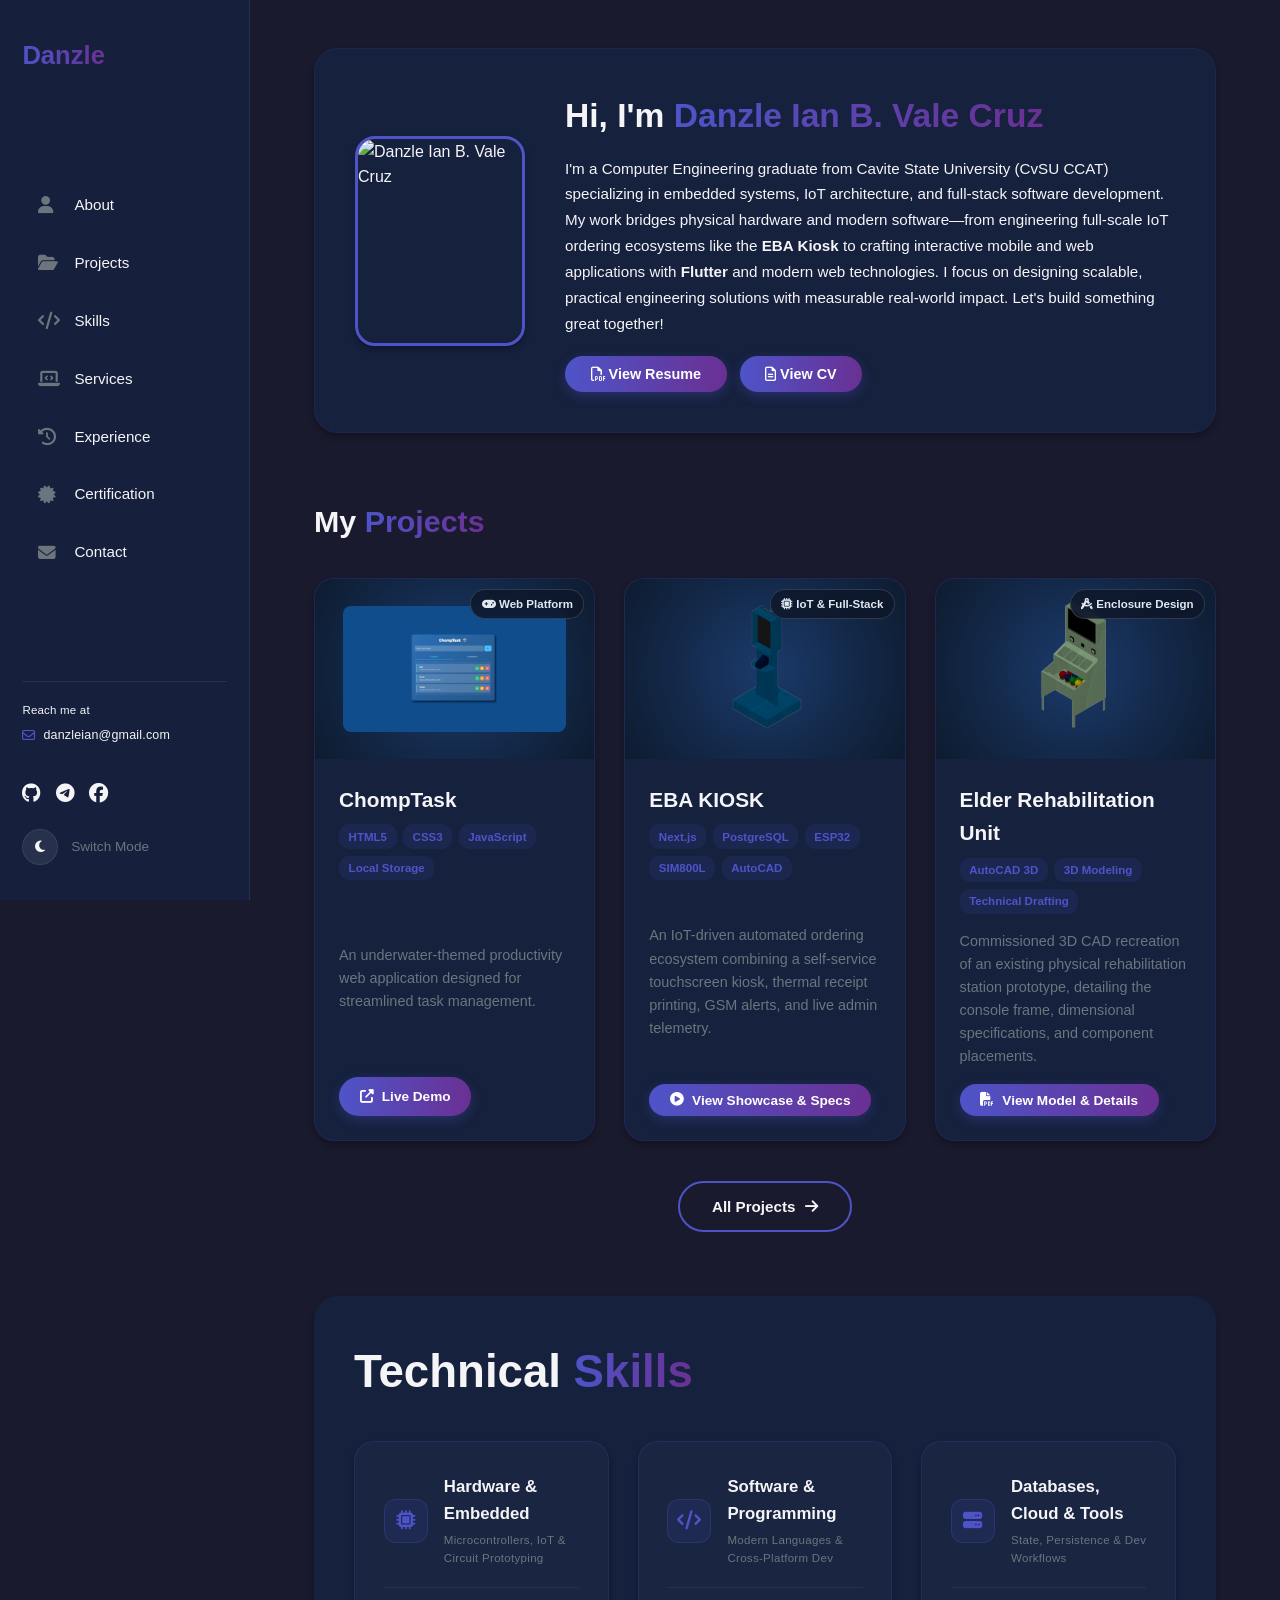
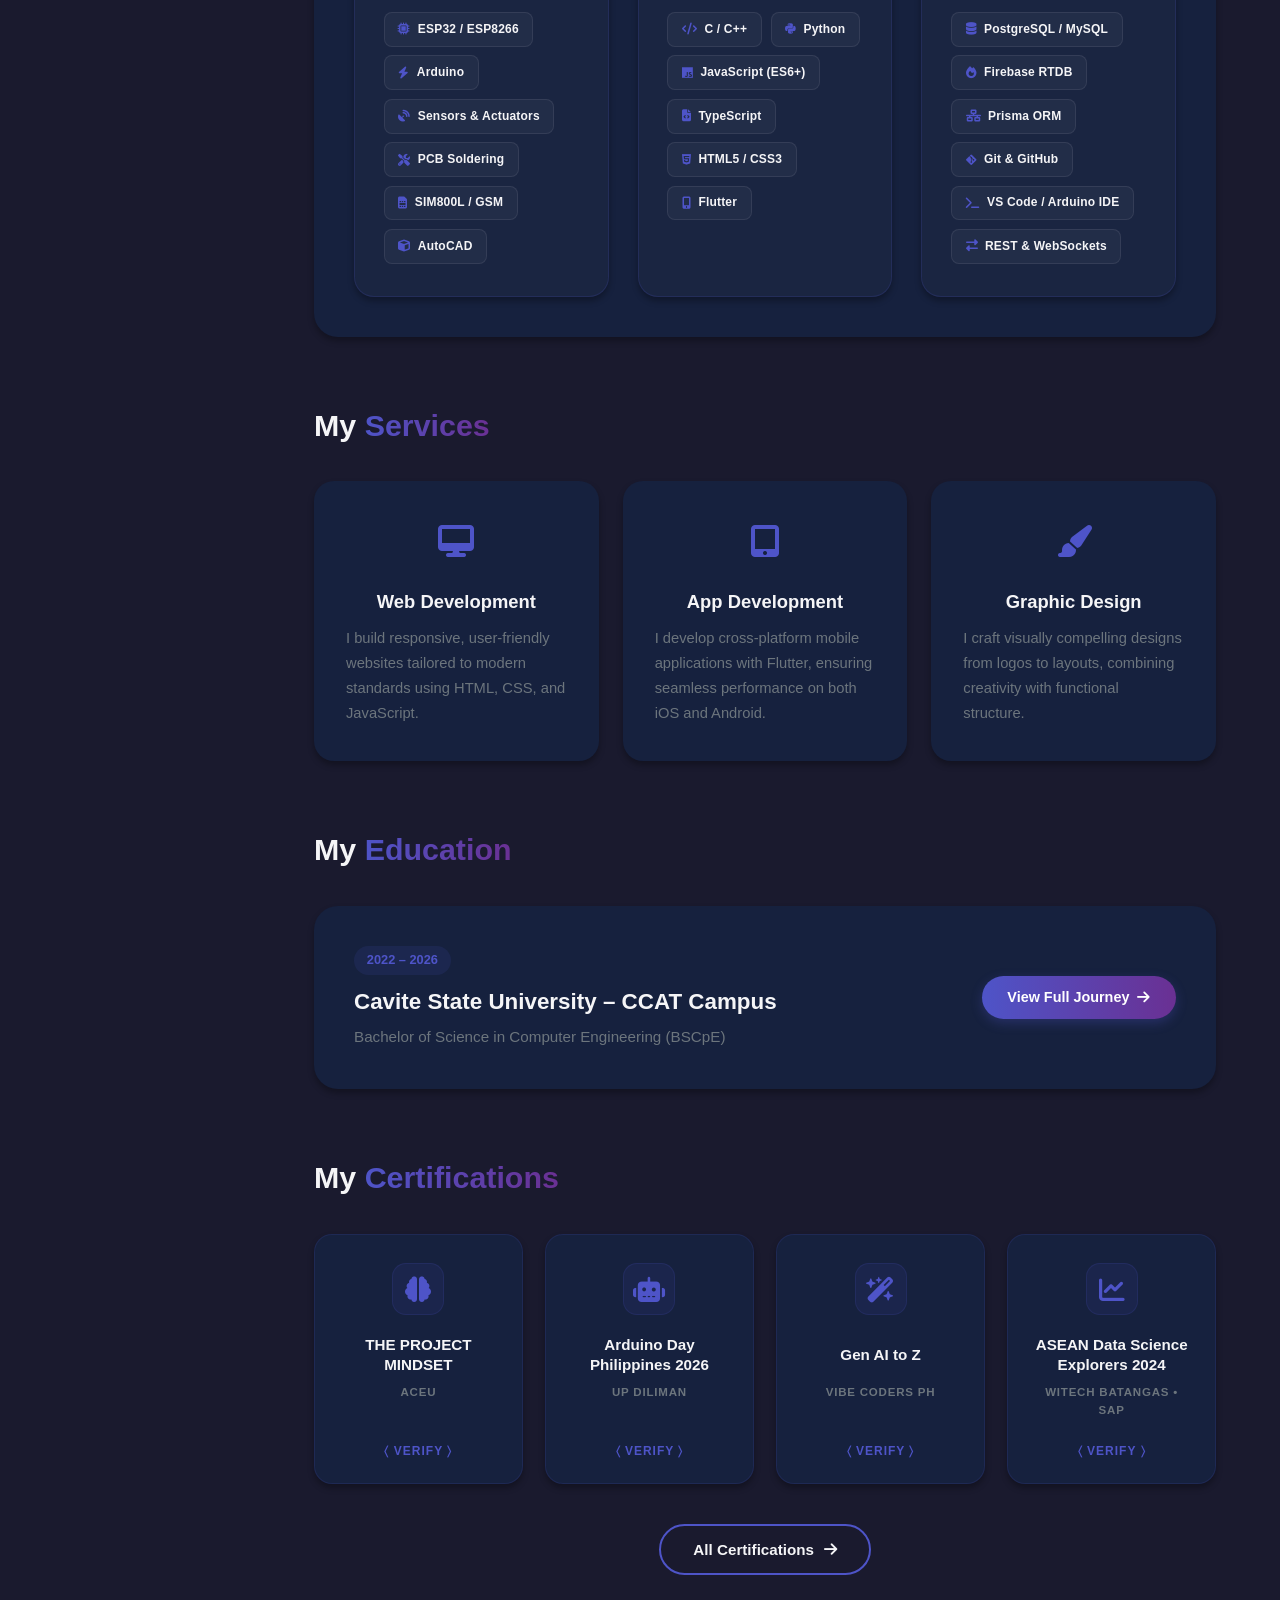
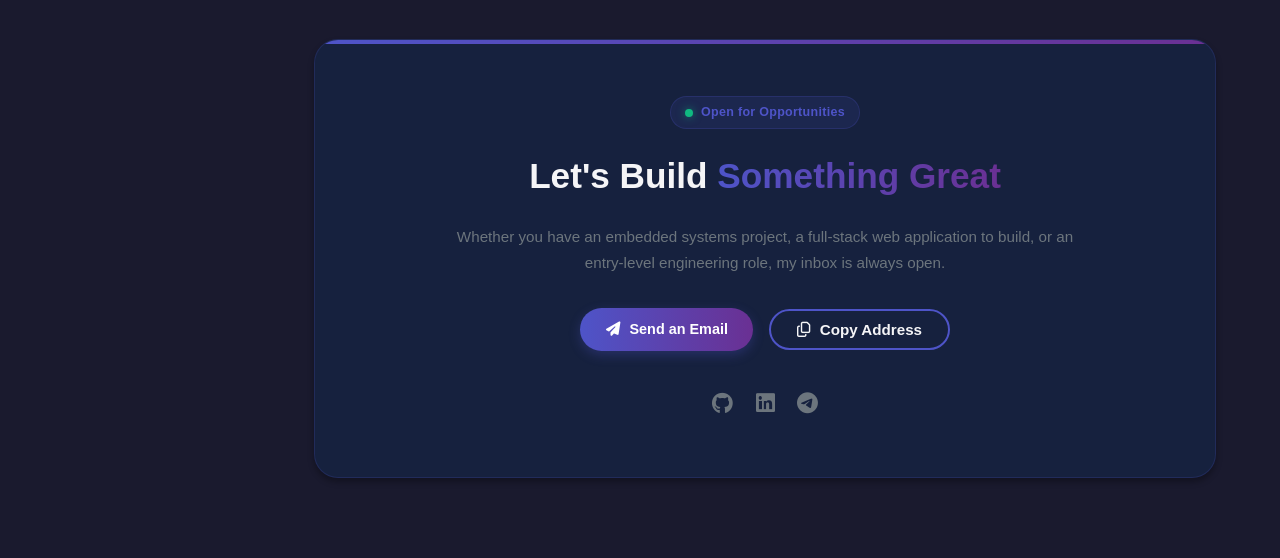
==== commit b1d3fcb4: "added contact section" ====
--- a/index.html
+++ b/index.html
@@ -55,6 +55,10 @@
                 <a href="certification.html" class="sidebar-link">
                     <i class="fas fa-certificate"></i>
                     <span>Certification</span>
+                </a>
+                <a href="index.html#contact" class="sidebar-link">
+                    <i class="fas fa-envelope"></i>
+                    <span>Contact</span>
                 </a>
             </nav>
 
@@ -381,6 +385,38 @@
                 </div>
             </section>
 
+            <!-- Contact / Call to Action Section -->
+            <section class="contact-section" id="contact" style="margin-bottom: 3rem;">
+                <div class="contact-cta-card animate-slide-up">
+                    <div class="contact-cta-content">
+                        <div class="contact-status-badge">
+                            <span class="status-dot"></span> Open for Opportunities
+                        </div>
+                        <h2>Let's Build <span>Something Great</span></h2>
+                        <p>
+                            Whether you have an embedded systems project, a full-stack web application to build, or an entry-level engineering role, my inbox is always open.
+                        </p>
+                        
+                        <div class="contact-actions">
+                            <a href="mailto:danzleian@gmail.com?subject=Inquiry%20via%20Portfolio" class="hire-me contact-primary-btn">
+                                <i class="fas fa-paper-plane"></i> Send an Email
+                            </a>
+                            <button type="button" class="btn-all-projects contact-copy-btn" id="contact-section-copy-btn" data-email="danzleian@gmail.com">
+                                <i class="far fa-copy"></i>
+                                <span class="btn-copy-label">Copy Address</span>
+                                <span class="copy-badge" id="contact-section-copy-badge">Copied!</span>
+                            </button>
+                        </div>
+
+                        <div class="contact-direct-socials">
+                            <a href="https://github.com/danzleian" target="_blank" rel="noopener noreferrer" title="GitHub"><i class="fab fa-github"></i></a>
+                            <a href="YOUR_LINKEDIN_URL_HERE" target="_blank" rel="noopener noreferrer" title="LinkedIn"><i class="fab fa-linkedin"></i></a>
+                            <a href="https://t.me/SHIR0l" target="_blank" rel="noopener noreferrer" title="Telegram"><i class="fab fa-telegram"></i></a>
+                        </div>
+                    </div>
+                </div>
+            </section>
+
         </main>
     </div>
 
--- a/styles.css
+++ b/styles.css
@@ -1637,6 +1637,141 @@
     }
 }
 
+/* ============================================
+   Homepage Contact / CTA Section
+   ============================================ */
+.contact-cta-card {
+    background: var(--card-bg);
+    border-radius: 24px;
+    box-shadow: var(--shadow);
+    padding: 3.5rem 2.5rem;
+    border: 1px solid rgba(78, 84, 200, 0.2);
+    text-align: center;
+    position: relative;
+    overflow: hidden;
+}
+
+.contact-cta-card::before {
+    content: '';
+    position: absolute;
+    top: 0;
+    left: 0;
+    width: 100%;
+    height: 4px;
+    background: linear-gradient(to right, var(--primary), var(--secondary));
+}
+
+.contact-cta-content {
+    max-width: 640px;
+    margin: 0 auto;
+    display: flex;
+    flex-direction: column;
+    align-items: center;
+    gap: 1.2rem;
+}
+
+.contact-status-badge {
+    display: inline-flex;
+    align-items: center;
+    gap: 0.5rem;
+    font-size: 0.78rem;
+    font-weight: 600;
+    color: var(--primary);
+    background: rgba(78, 84, 200, 0.12);
+    border: 1px solid rgba(78, 84, 200, 0.22);
+    padding: 0.35rem 0.9rem;
+    border-radius: 20px;
+    letter-spacing: 0.3px;
+}
+
+.status-dot {
+    width: 8px;
+    height: 8px;
+    background: #10b981;
+    border-radius: 50%;
+    display: inline-block;
+    box-shadow: 0 0 8px rgba(16, 185, 129, 0.6);
+}
+
+.contact-cta-content h2 {
+    font-size: 2.2rem;
+    color: var(--text);
+    margin: 0;
+}
+
+.contact-cta-content h2 span {
+    background: linear-gradient(to right, var(--primary), var(--secondary));
+    -webkit-background-clip: text;
+    background-clip: text;
+    color: transparent;
+    -webkit-text-fill-color: transparent;
+}
+
+.contact-cta-content p {
+    font-size: 0.95rem;
+    line-height: 1.7;
+    color: var(--gray);
+    margin: 0;
+}
+
+.contact-actions {
+    display: flex;
+    align-items: center;
+    justify-content: center;
+    gap: 1rem;
+    flex-wrap: wrap;
+    margin-top: 0.8rem;
+}
+
+.contact-primary-btn {
+    display: inline-flex;
+    align-items: center;
+    gap: 0.6rem;
+    font-family: inherit;
+    cursor: pointer;
+}
+
+.contact-copy-btn {
+    position: relative;
+    cursor: pointer;
+    font-family: inherit;
+    background: transparent;
+    border-radius: 40px;
+    padding: 0.65rem 1.6rem;
+}
+
+.contact-copy-btn:hover {
+    border-color: var(--primary);
+    color: #ffffff;
+}
+
+.contact-direct-socials {
+    display: flex;
+    gap: 1.4rem;
+    margin-top: 1rem;
+}
+
+.contact-direct-socials a {
+    color: var(--gray);
+    font-size: 1.35rem;
+    transition: var(--transition);
+    text-decoration: none;
+}
+
+.contact-direct-socials a:hover {
+    color: var(--primary);
+    transform: translateY(-3px);
+}
+
+@media (max-width: 600px) {
+    .contact-cta-card {
+        padding: 2.5rem 1.5rem;
+    }
+    .contact-cta-content h2 {
+        font-size: 1.8rem;
+    }
+}
+
 
 /* ============================================
    Animations
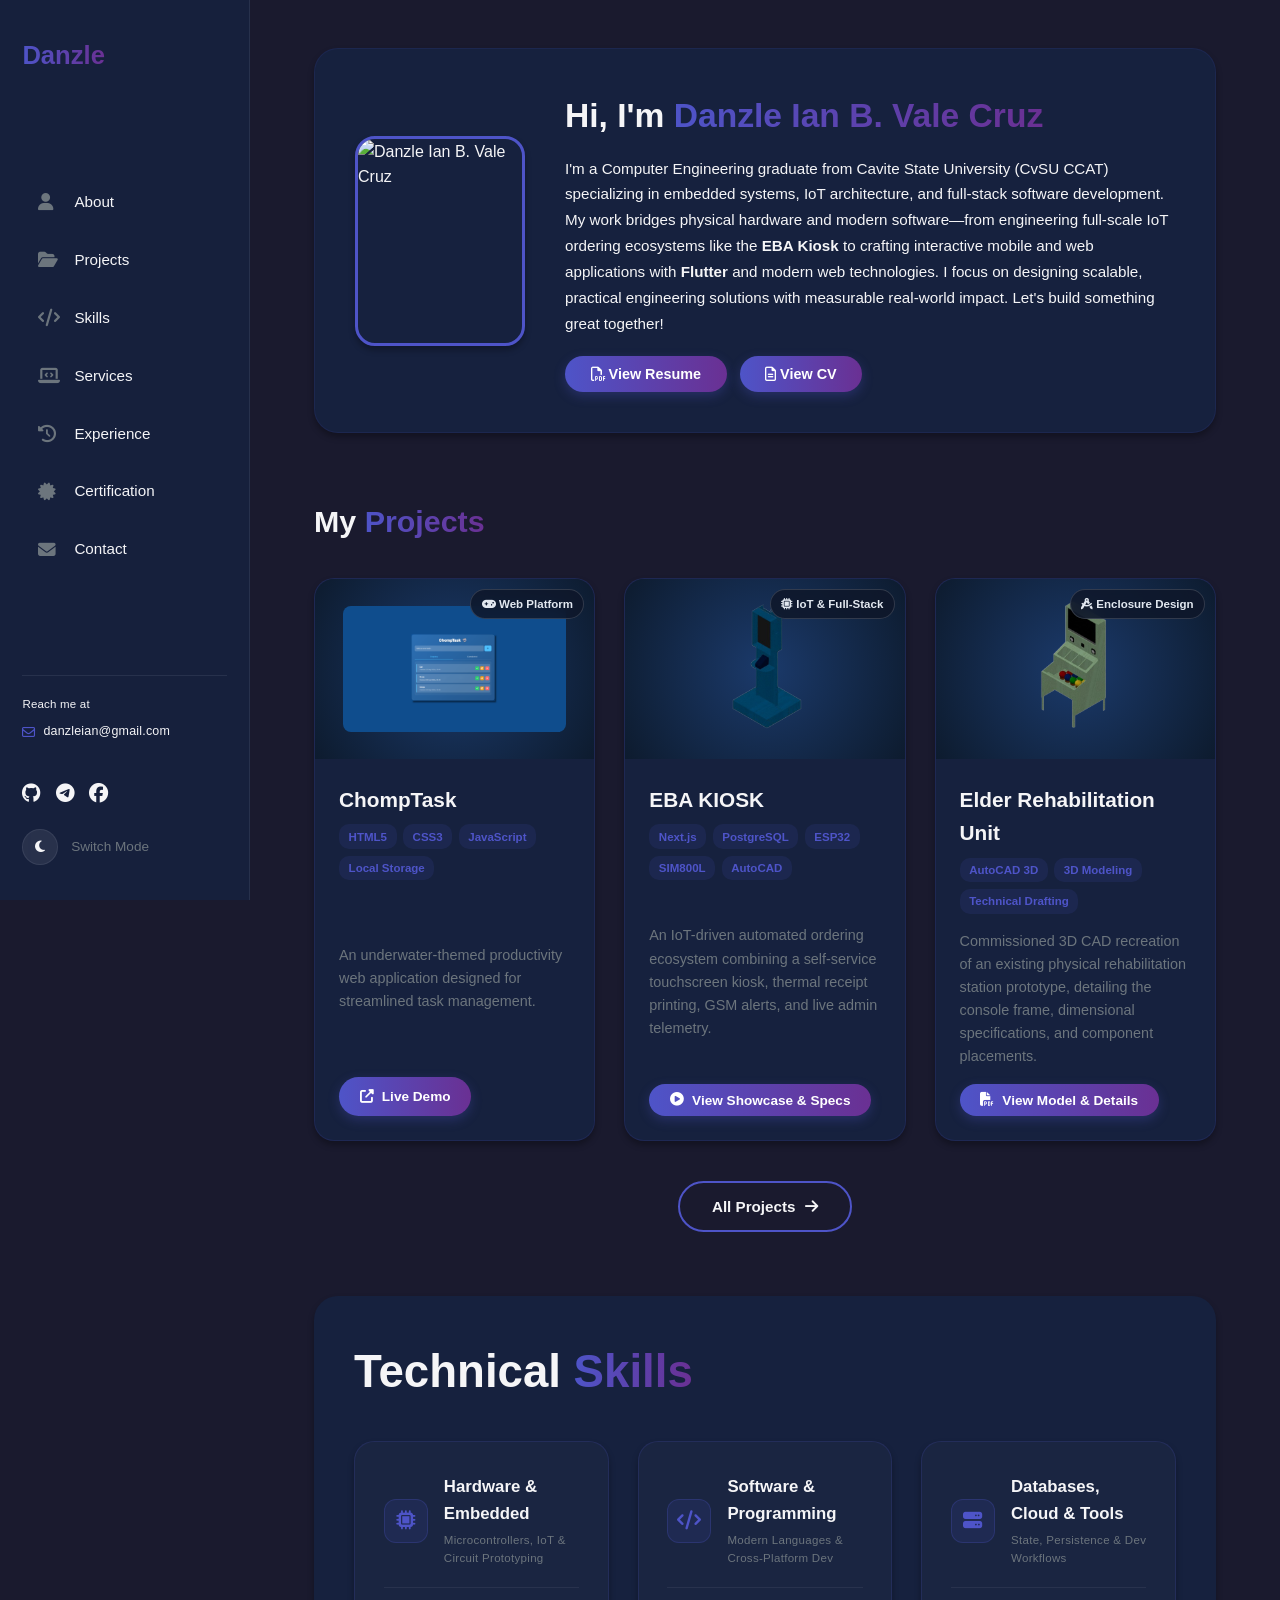
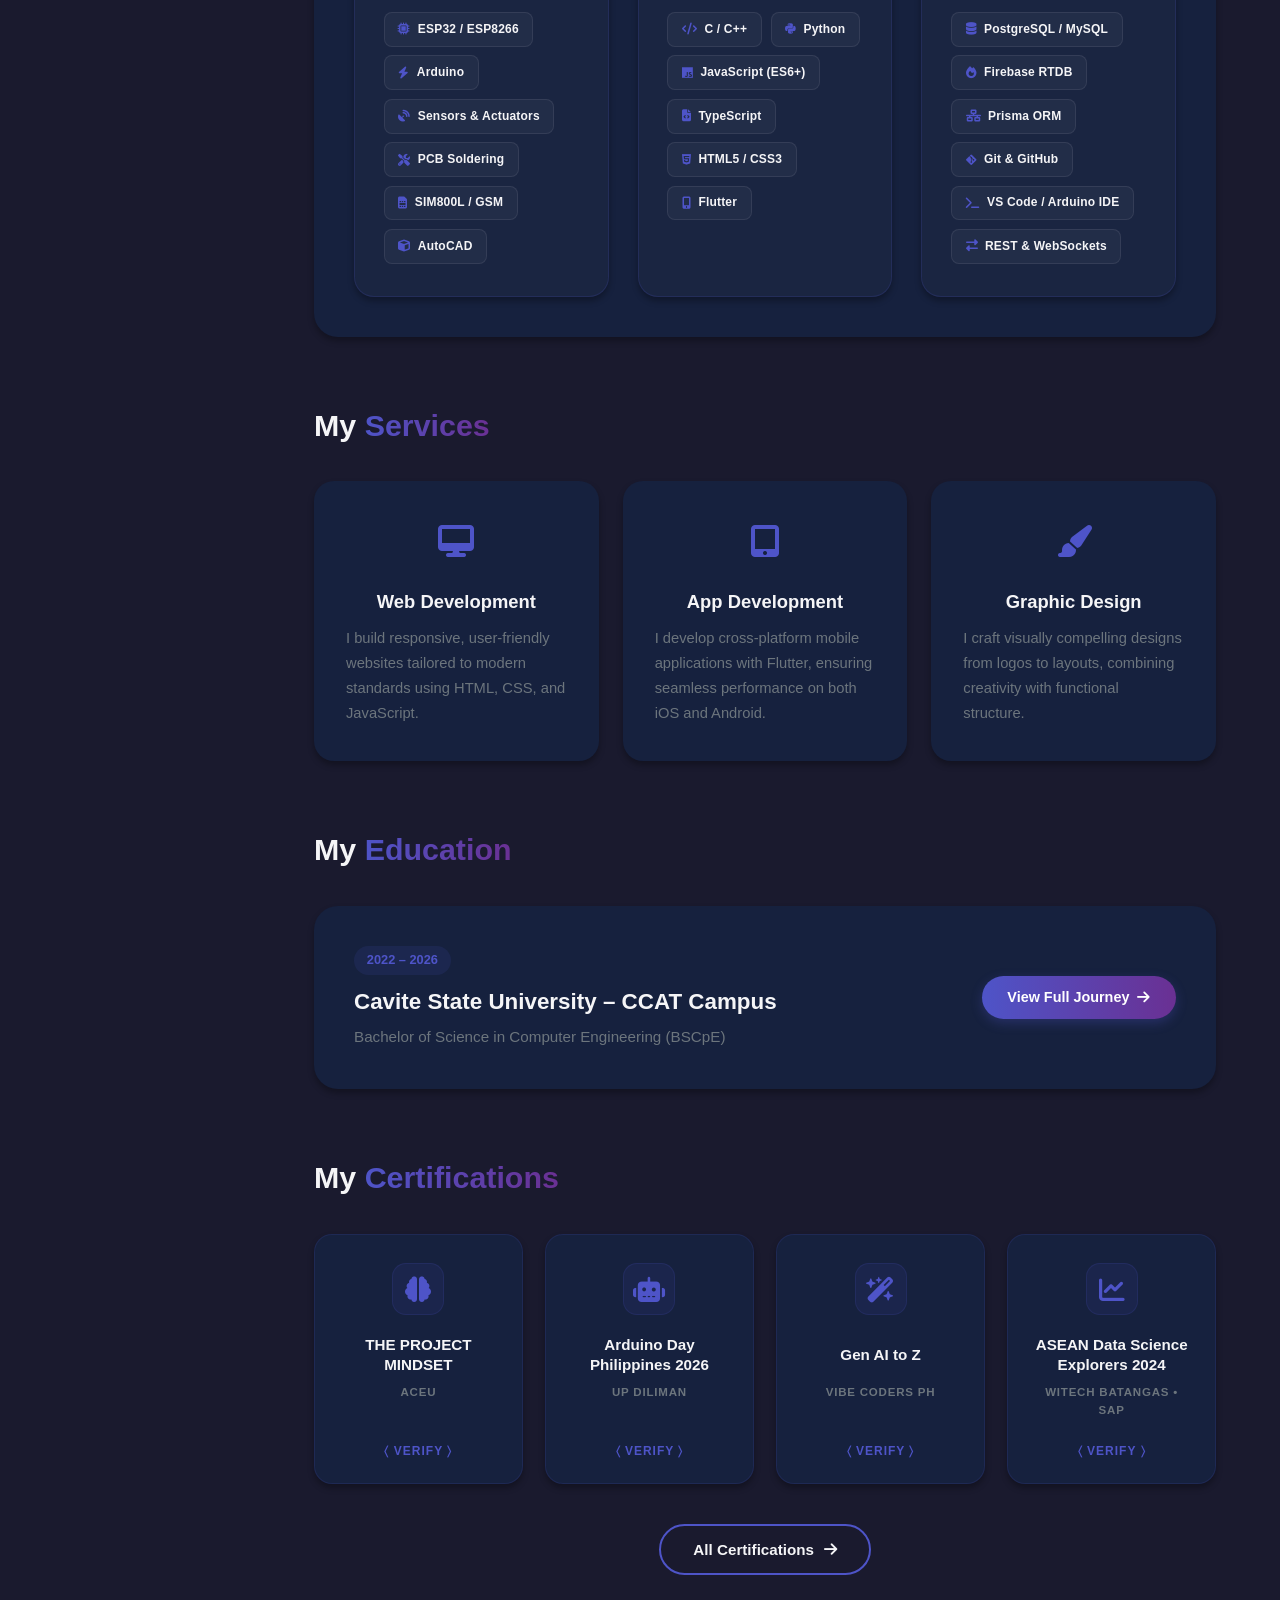
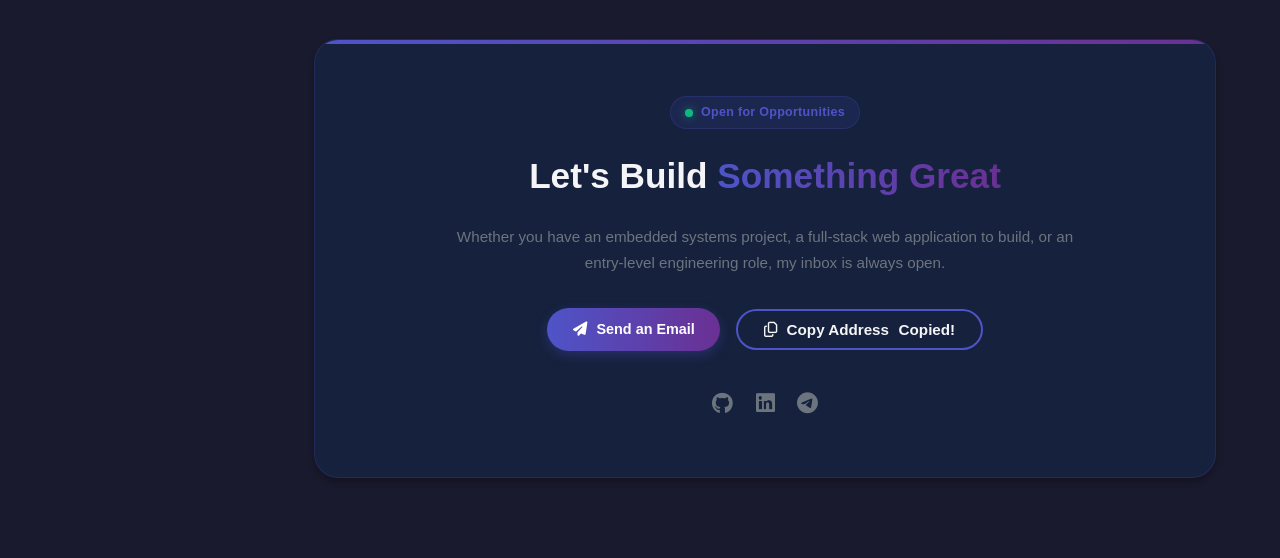
==== commit 0e50972a: "fixed contact through gmail" ====
--- a/index.html
+++ b/index.html
@@ -64,14 +64,13 @@
 
             <!-- Bottom Utilities -->
             <div class="sidebar-bottom">
-                <!-- Email Contact Block -->
+                <!-- Updated Sidebar Block -->
                 <div class="sidebar-contact-block">
                     <p class="contact-subtext">Reach me at</p>
-                    <button type="button" class="sidebar-email-btn" id="copy-email-btn" data-email="danzleian@gmail.com" title="Click to copy email">
+                    <a href="https://mail.google.com/mail/?view=cm&fs=1&to=danzleian@gmail.com&su=Inquiry%20via%20Portfolio" target="_blank" rel="noopener noreferrer" class="sidebar-email-btn" title="Open Gmail composer">
                         <i class="far fa-envelope"></i>
                         <span class="email-text">danzleian@gmail.com</span>
-                        <span class="copy-badge" id="copy-badge">Copied!</span>
-                    </button>
+                    </a>
                 </div>
 
                 <div class="sidebar-socials">
@@ -398,7 +397,7 @@
                         </p>
                         
                         <div class="contact-actions">
-                            <a href="mailto:danzleian@gmail.com?subject=Inquiry%20via%20Portfolio" class="hire-me contact-primary-btn">
+                            <a href="https://mail.google.com/mail/?view=cm&fs=1&to=danzleian@gmail.com&su=Inquiry%20via%20Portfolio" target="_blank" rel="noopener noreferrer" class="hire-me contact-primary-btn">
                                 <i class="fas fa-paper-plane"></i> Send an Email
                             </a>
                             <button type="button" class="btn-all-projects contact-copy-btn" id="contact-section-copy-btn" data-email="danzleian@gmail.com">
--- a/styles.css
+++ b/styles.css
@@ -211,30 +211,6 @@
     color: var(--text) !important;
 }
 
-/* Floating "Copied!" confirmation badge */
-.copy-badge {
-    position: absolute;
-    left: calc(100% + 8px);
-    top: 50%;
-    transform: translateY(-50%) scale(0.85);
-    background: var(--primary);
-    color: #ffffff;
-    font-size: 0.65rem;
-    font-weight: 600;
-    padding: 0.2rem 0.5rem;
-    border-radius: 6px;
-    opacity: 0;
-    pointer-events: none;
-    transition: all 0.2s ease;
-    white-space: nowrap;
-    box-shadow: 0 4px 10px rgba(78, 84, 200, 0.35);
-}
-
-.copy-badge.visible {
-    opacity: 1;
-    transform: translateY(-50%) scale(1);
-}
-
 .sidebar-socials {
     display: flex;
     gap: 0.9rem;
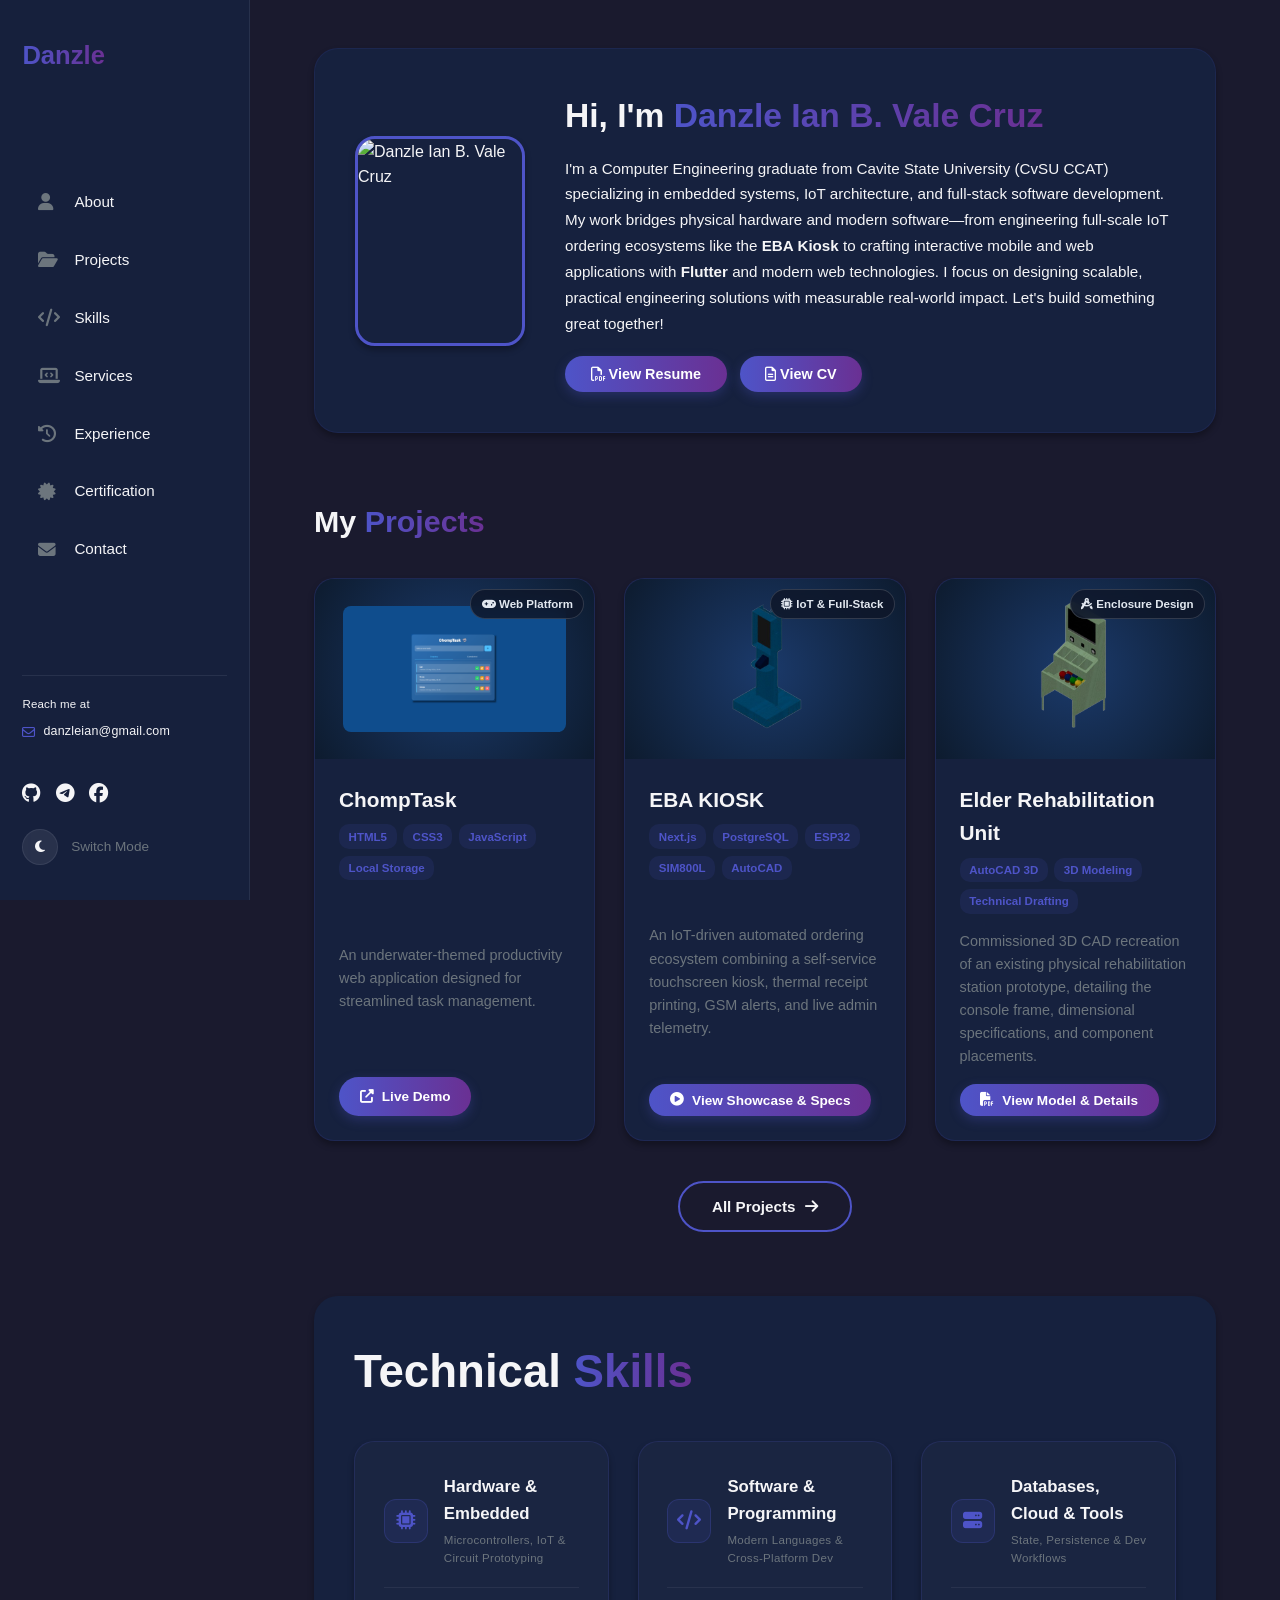
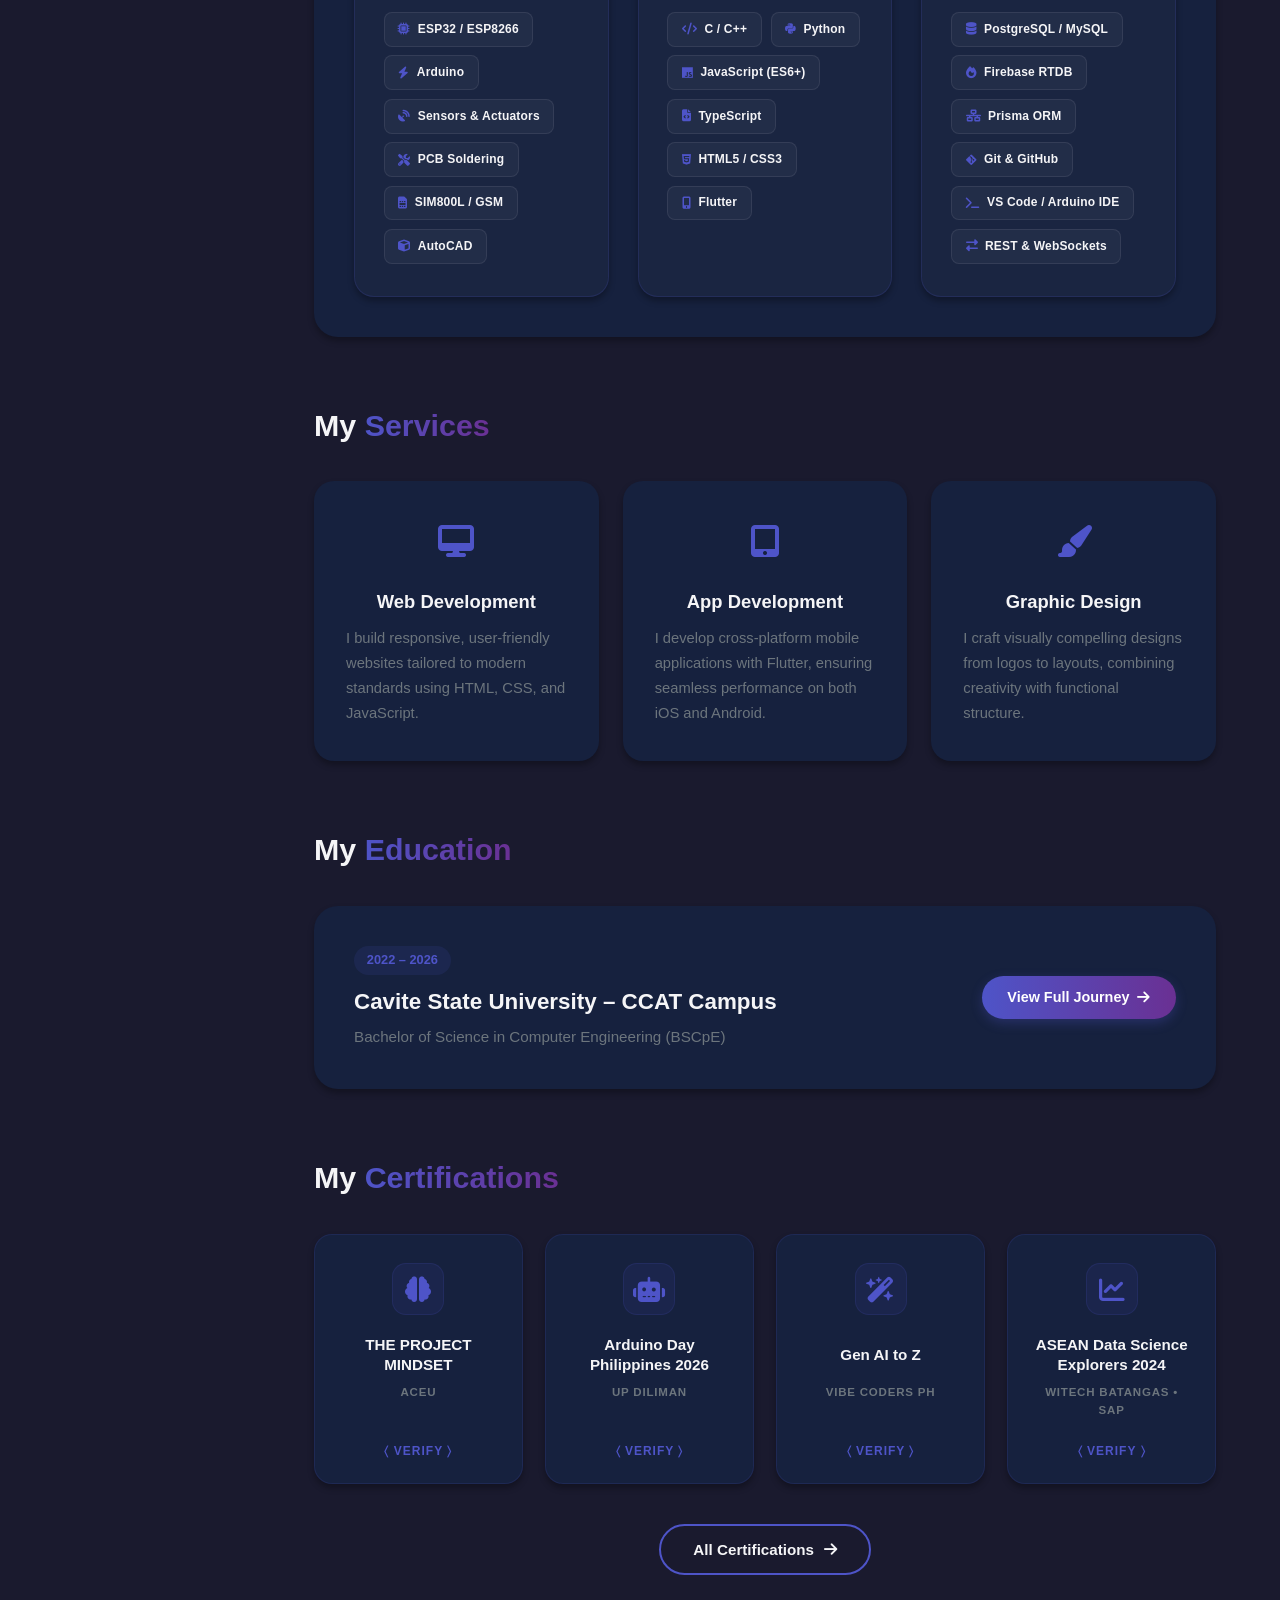
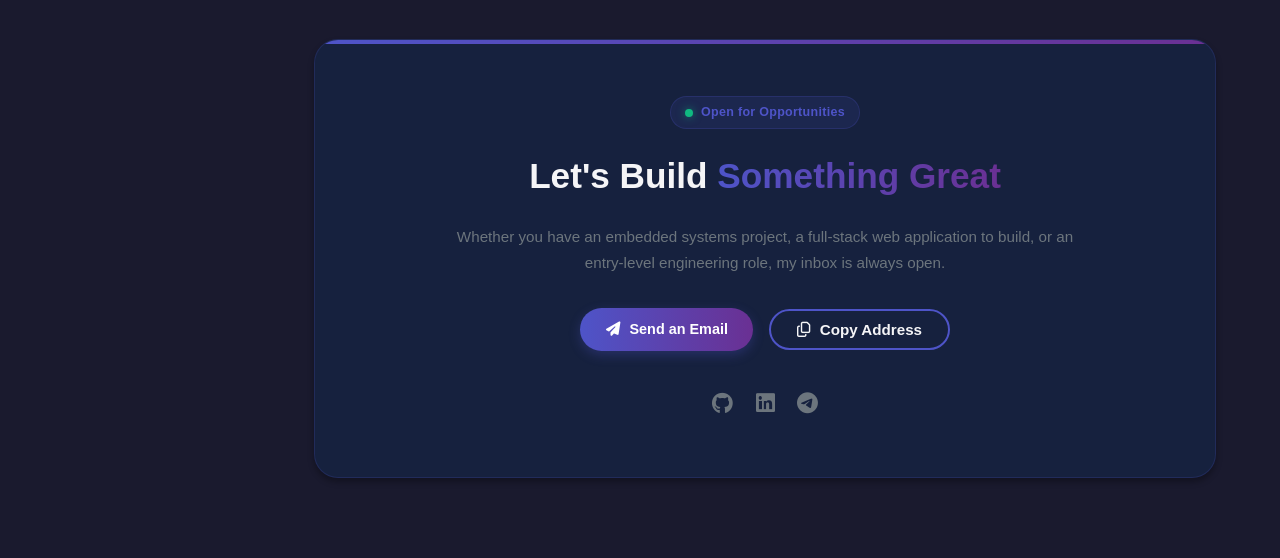
==== commit 8d95803c: "test if contact is fixed" ====
--- a/index.html
+++ b/index.html
@@ -401,9 +401,8 @@
                                 <i class="fas fa-paper-plane"></i> Send an Email
                             </a>
                             <button type="button" class="btn-all-projects contact-copy-btn" id="contact-section-copy-btn" data-email="danzleian@gmail.com">
-                                <i class="far fa-copy"></i>
-                                <span class="btn-copy-label">Copy Address</span>
-                                <span class="copy-badge" id="contact-section-copy-badge">Copied!</span>
+                                <i class="far fa-copy" id="contact-copy-icon"></i>
+                                <span id="contact-copy-text">Copy Address</span>
                             </button>
                         </div>
 
--- a/styles.css
+++ b/styles.css
@@ -1739,6 +1739,15 @@
     transform: translateY(-3px);
 }
 
+.contact-copy-btn.copied-active {
+    border-color: #10b981 !important;
+    color: #10b981 !important;
+}
+
+.contact-copy-btn.copied-active i {
+    color: #10b981 !important;
+}
+
 @media (max-width: 600px) {
     .contact-cta-card {
         padding: 2.5rem 1.5rem;
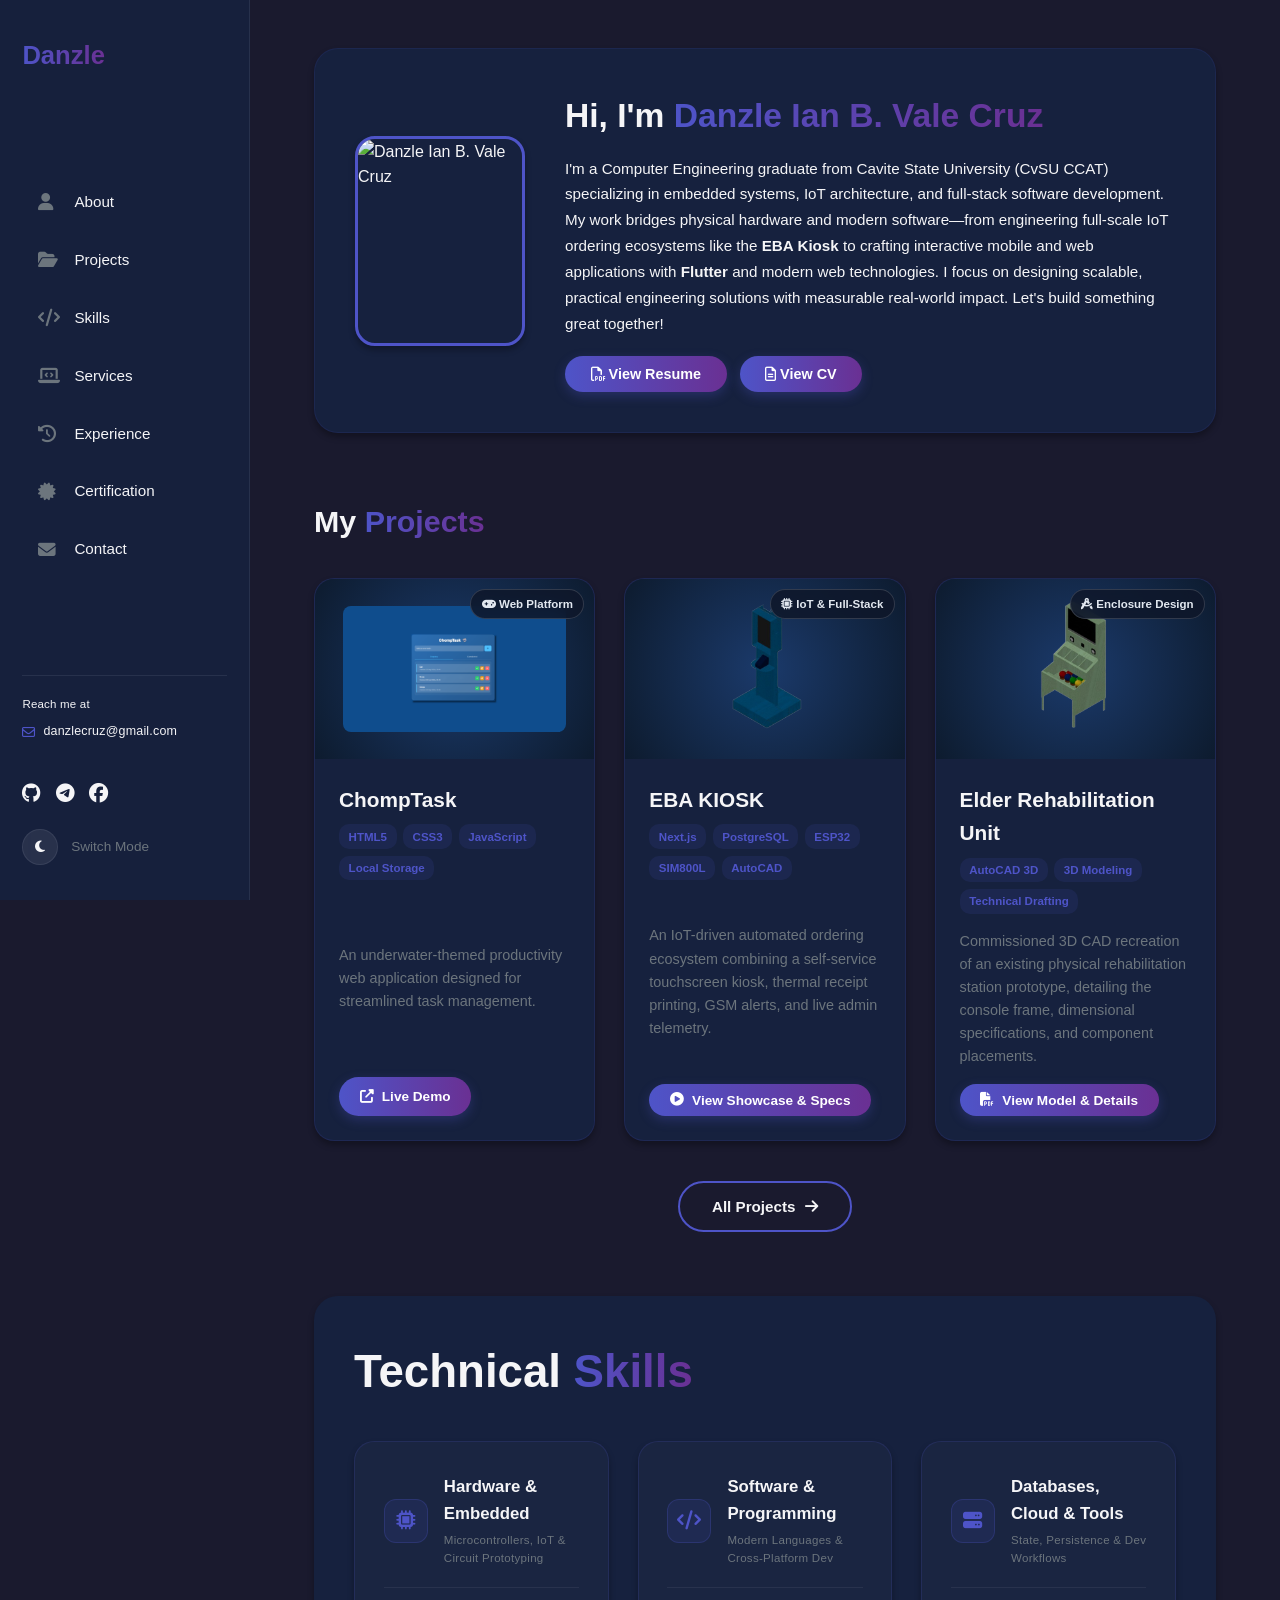
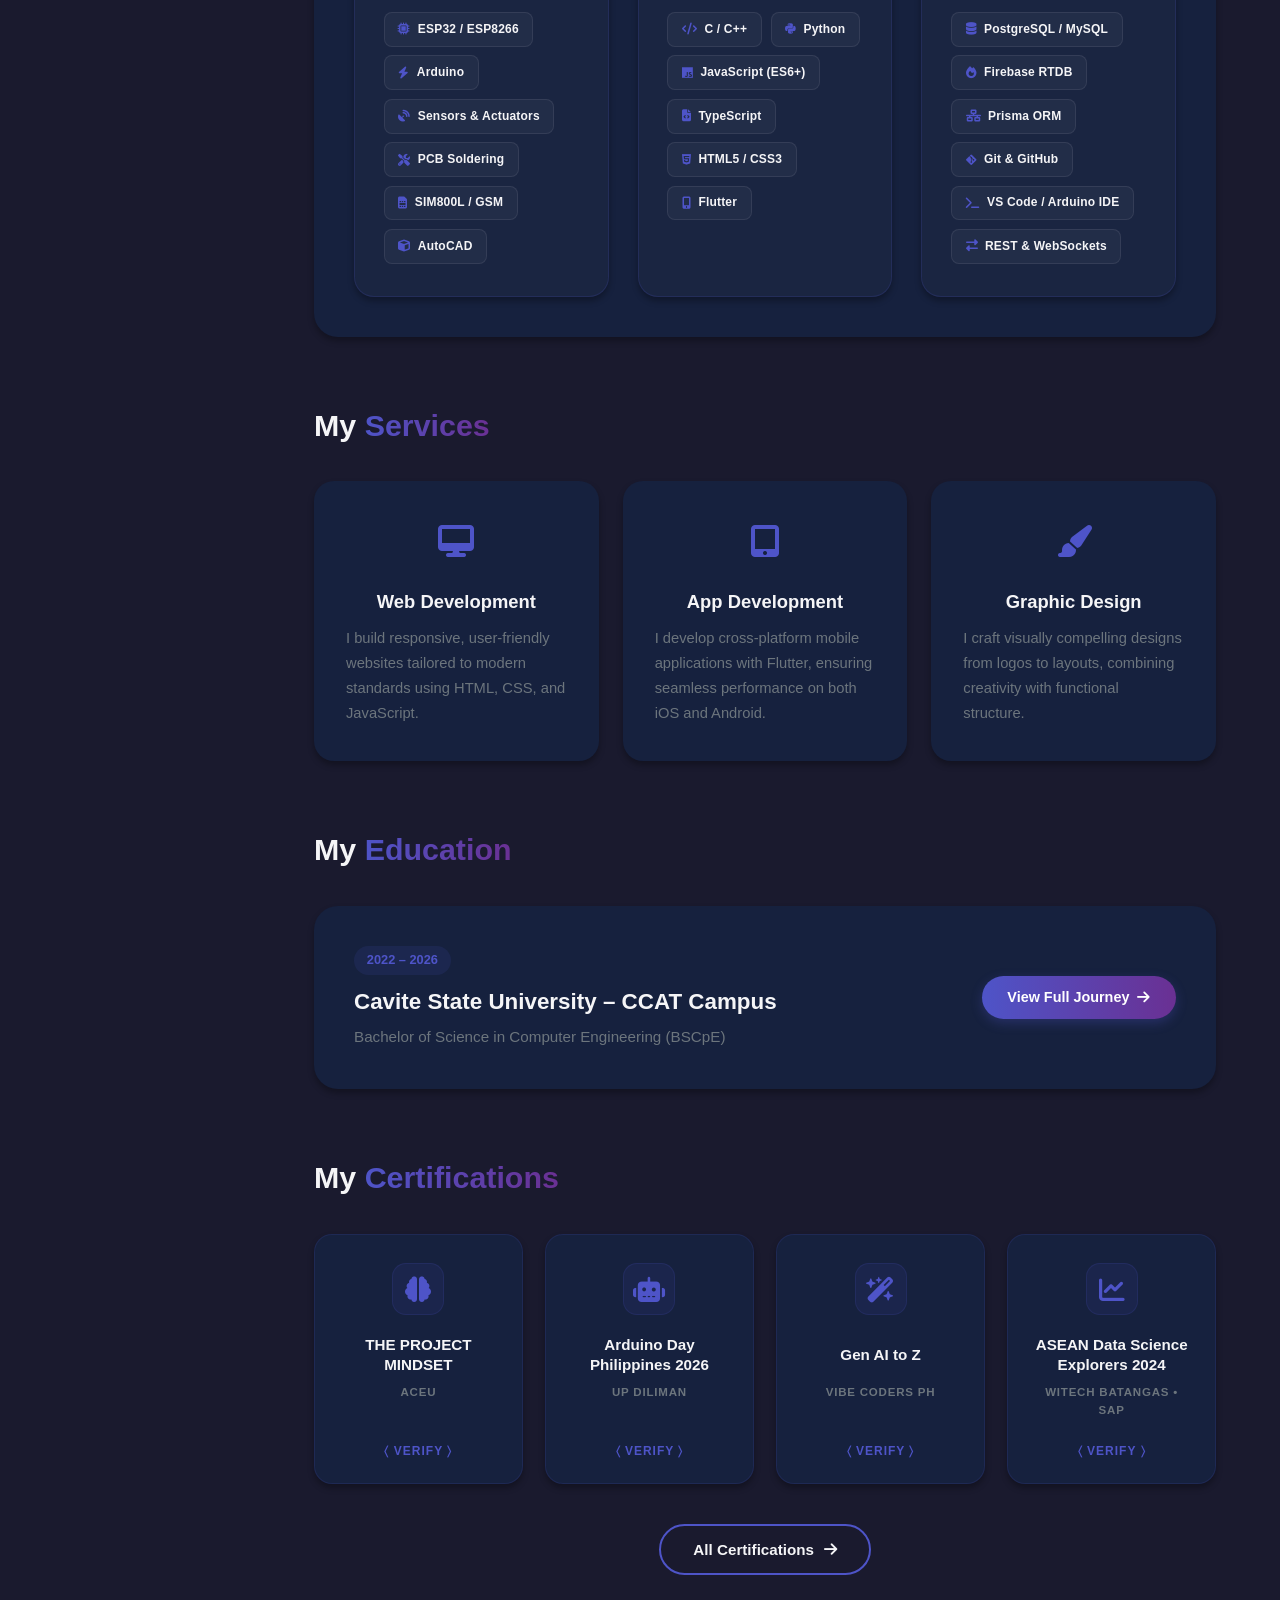
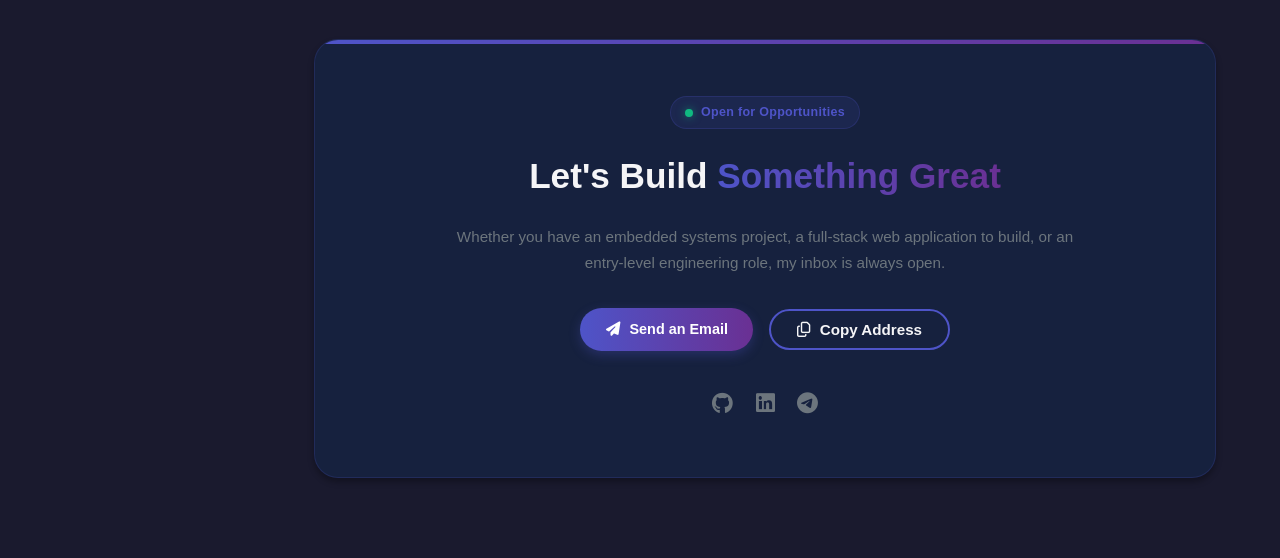
==== commit 1090f98d: "fixed gmail button" ====
--- a/index.html
+++ b/index.html
@@ -67,9 +67,9 @@
                 <!-- Updated Sidebar Block -->
                 <div class="sidebar-contact-block">
                     <p class="contact-subtext">Reach me at</p>
-                    <a href="https://mail.google.com/mail/?view=cm&fs=1&to=danzleian@gmail.com&su=Inquiry%20via%20Portfolio" target="_blank" rel="noopener noreferrer" class="sidebar-email-btn" title="Open Gmail composer">
+                    <a href="https://mail.google.com/mail/?view=cm&fs=1&to=danzlecruz@gmail.com&su=Inquiry%20via%20Portfolio" target="_blank" rel="noopener noreferrer" class="sidebar-email-btn" title="Open Gmail composer">
                         <i class="far fa-envelope"></i>
-                        <span class="email-text">danzleian@gmail.com</span>
+                        <span class="email-text">danzlecruz@gmail.com</span>
                     </a>
                 </div>
 
@@ -397,10 +397,10 @@
                         </p>
                         
                         <div class="contact-actions">
-                            <a href="https://mail.google.com/mail/?view=cm&fs=1&to=danzleian@gmail.com&su=Inquiry%20via%20Portfolio" target="_blank" rel="noopener noreferrer" class="hire-me contact-primary-btn">
+                            <a href="https://mail.google.com/mail/?view=cm&fs=1&to=danzlecruz@gmail.com&su=Inquiry%20via%20Portfolio" target="_blank" rel="noopener noreferrer" class="hire-me contact-primary-btn">
                                 <i class="fas fa-paper-plane"></i> Send an Email
                             </a>
-                            <button type="button" class="btn-all-projects contact-copy-btn" id="contact-section-copy-btn" data-email="danzleian@gmail.com">
+                            <button type="button" class="btn-all-projects contact-copy-btn" id="contact-section-copy-btn" data-email="danzlecruz@gmail.com">
                                 <i class="far fa-copy" id="contact-copy-icon"></i>
                                 <span id="contact-copy-text">Copy Address</span>
                             </button>
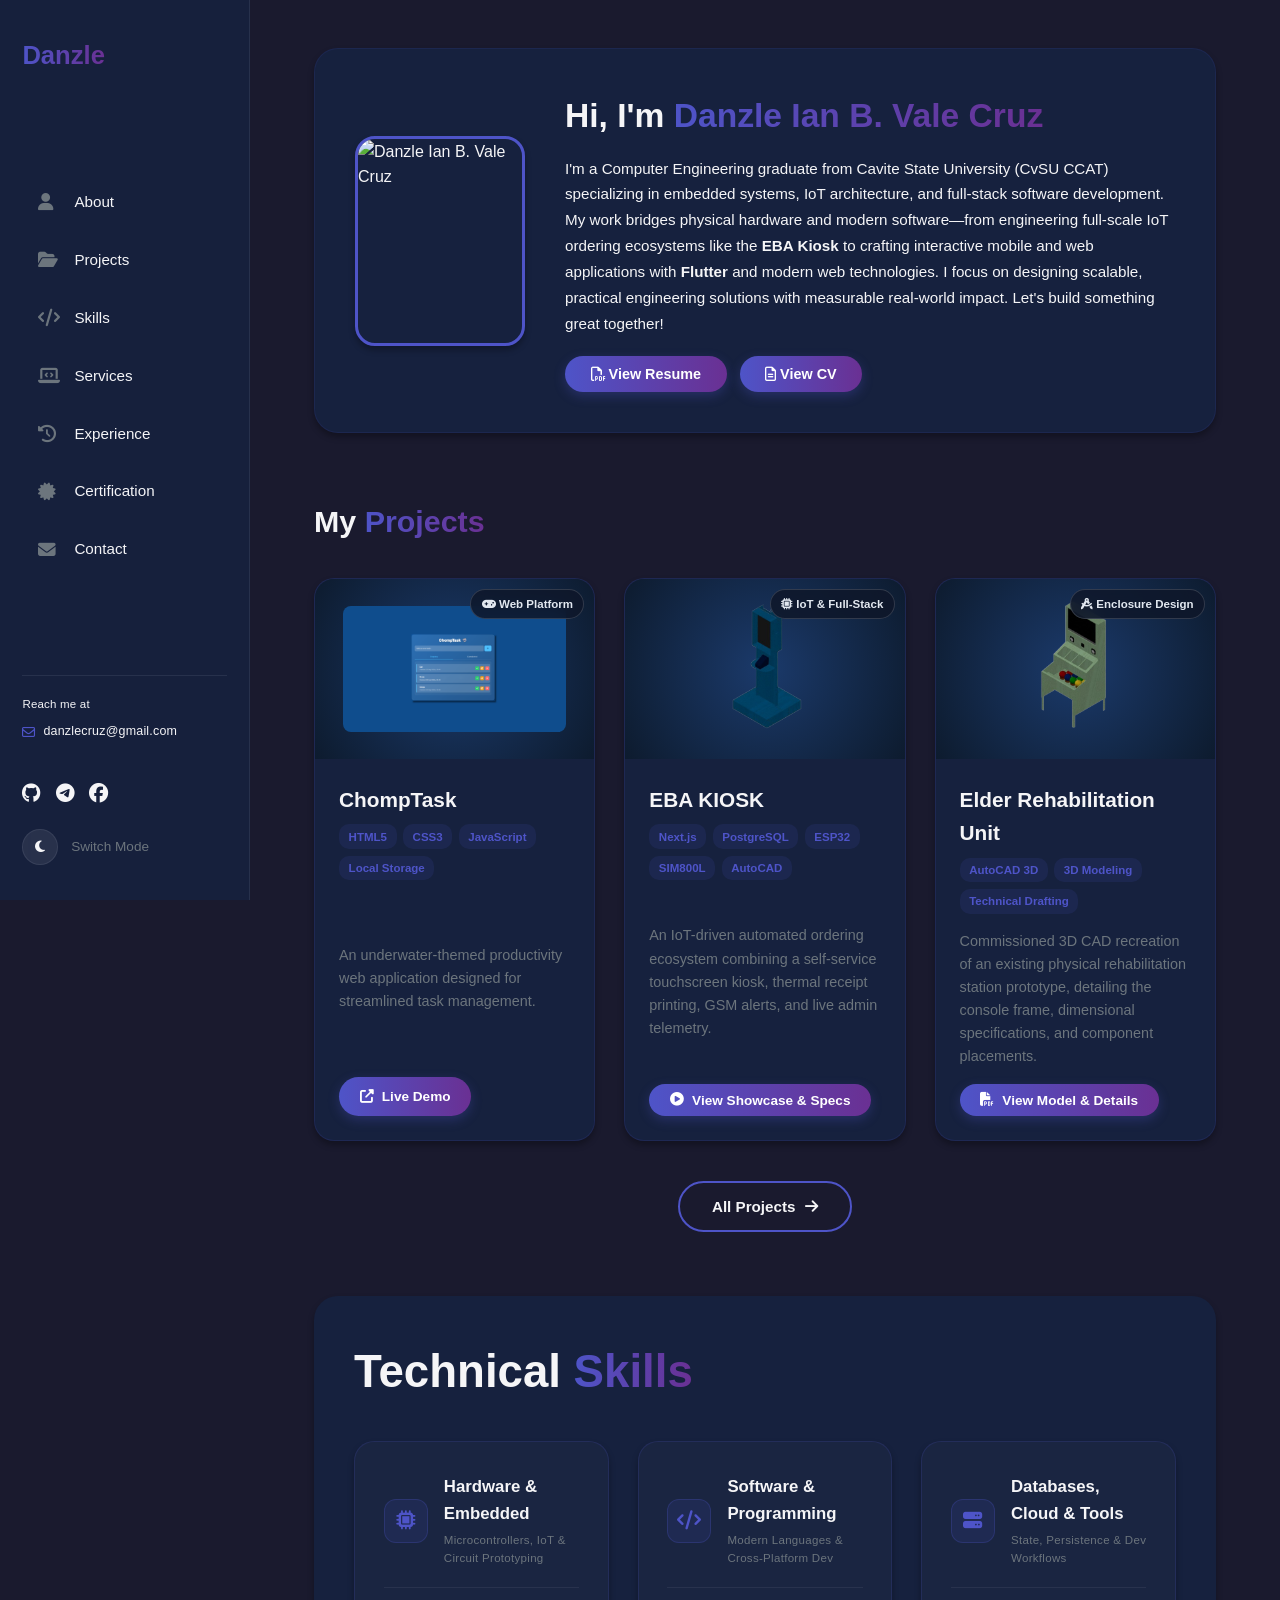
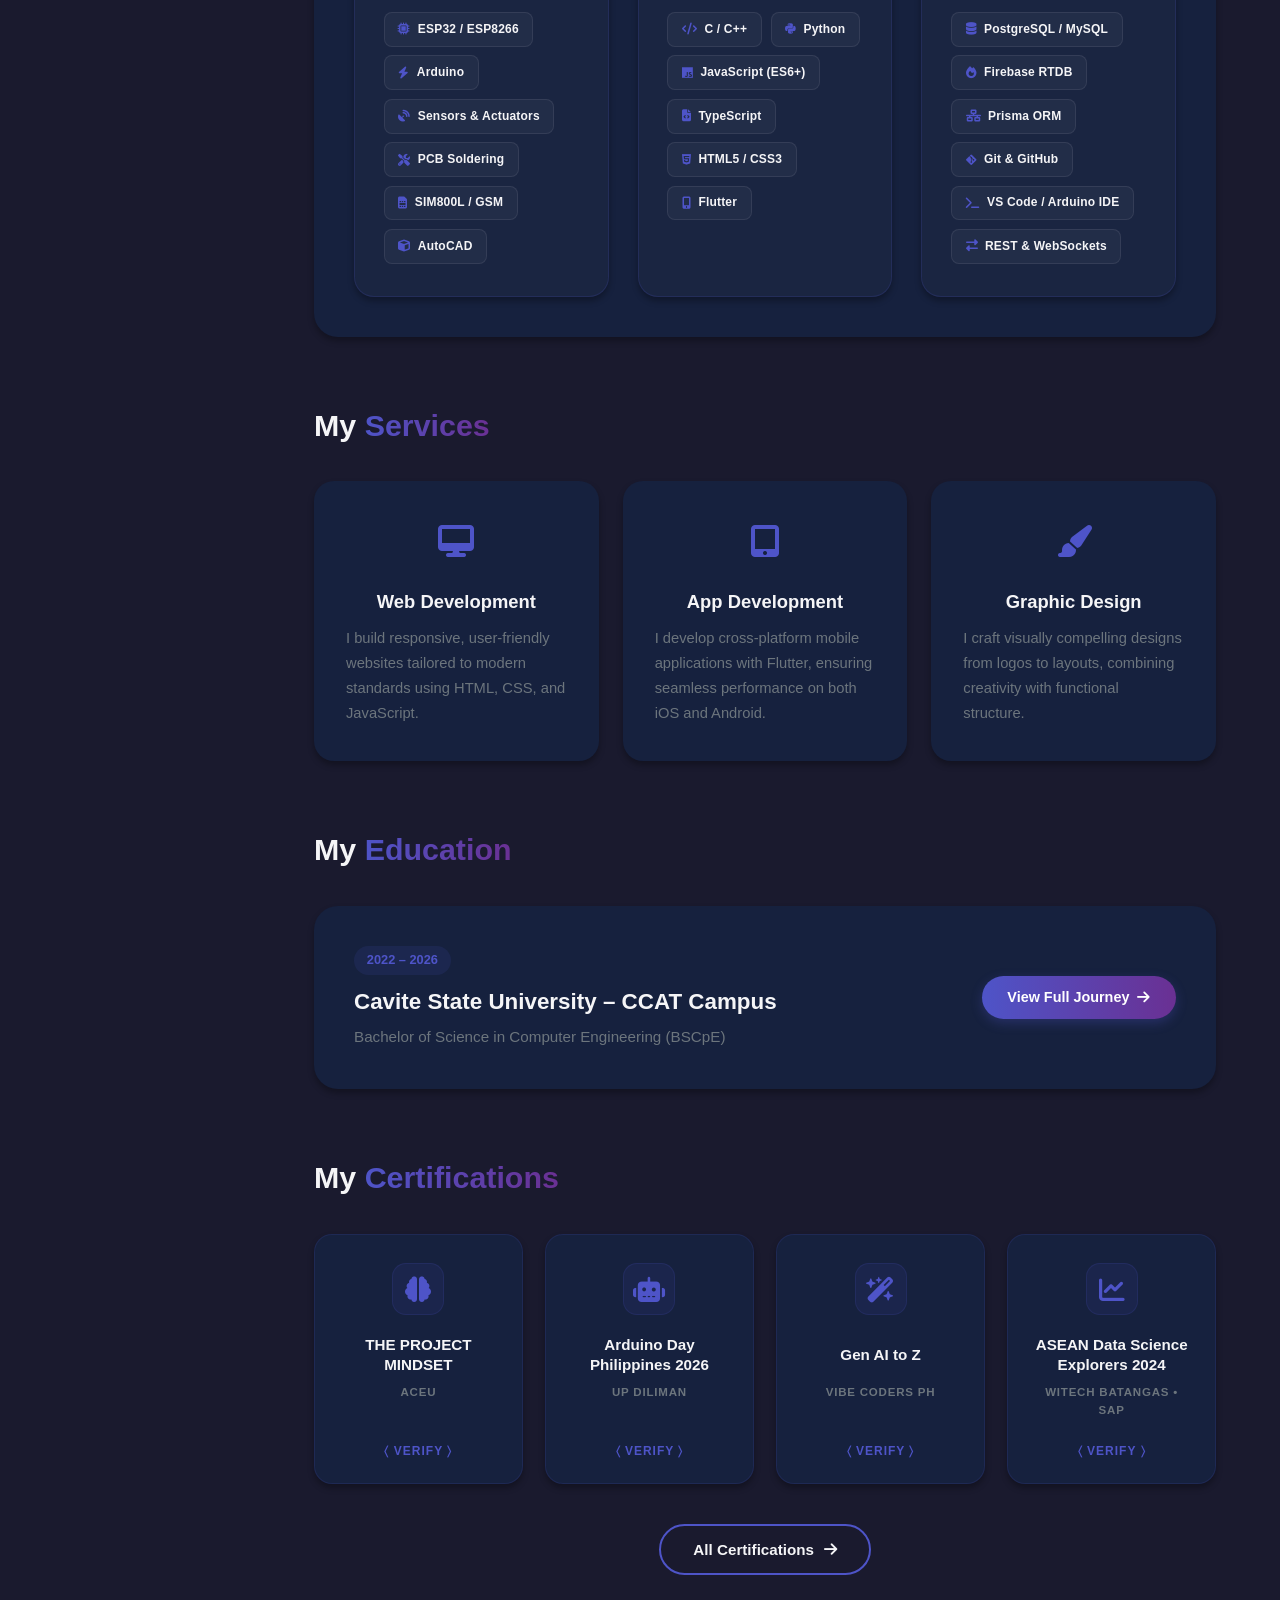
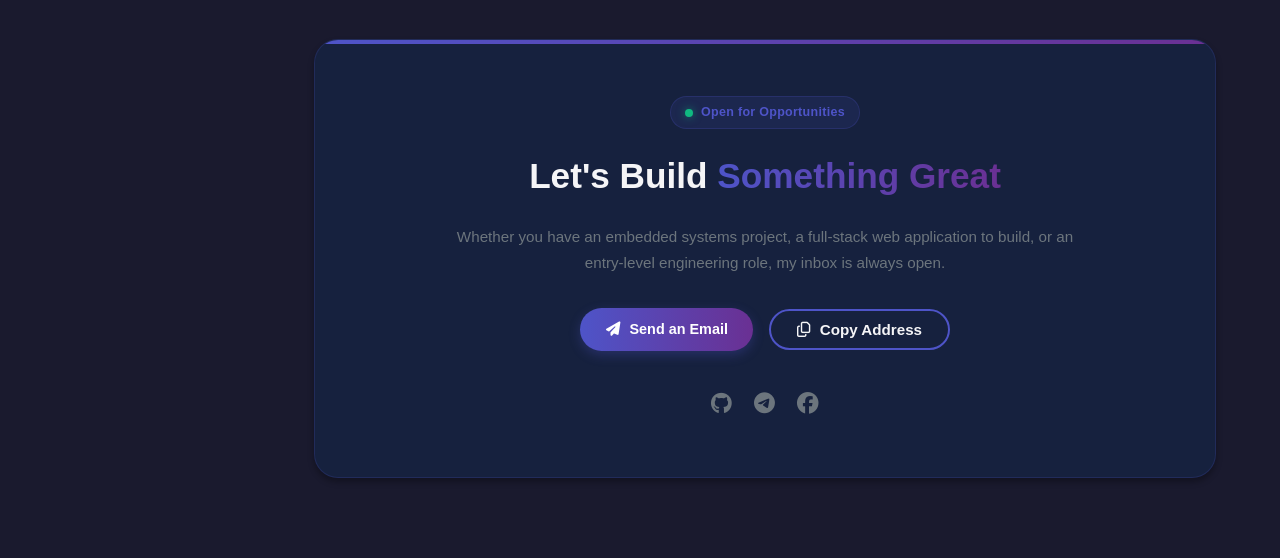
==== commit afb0f399: "removed linkedin" ====
--- a/index.html
+++ b/index.html
@@ -408,8 +408,8 @@
 
                         <div class="contact-direct-socials">
                             <a href="https://github.com/danzleian" target="_blank" rel="noopener noreferrer" title="GitHub"><i class="fab fa-github"></i></a>
-                            <a href="YOUR_LINKEDIN_URL_HERE" target="_blank" rel="noopener noreferrer" title="LinkedIn"><i class="fab fa-linkedin"></i></a>
                             <a href="https://t.me/SHIR0l" target="_blank" rel="noopener noreferrer" title="Telegram"><i class="fab fa-telegram"></i></a>
+                            <a href="https://www.facebook.com/danzle.ian" target="_blank" rel="noopener noreferrer" aria-label="Facebook"><i class="fab fa-facebook"></i></a>
                         </div>
                     </div>
                 </div>
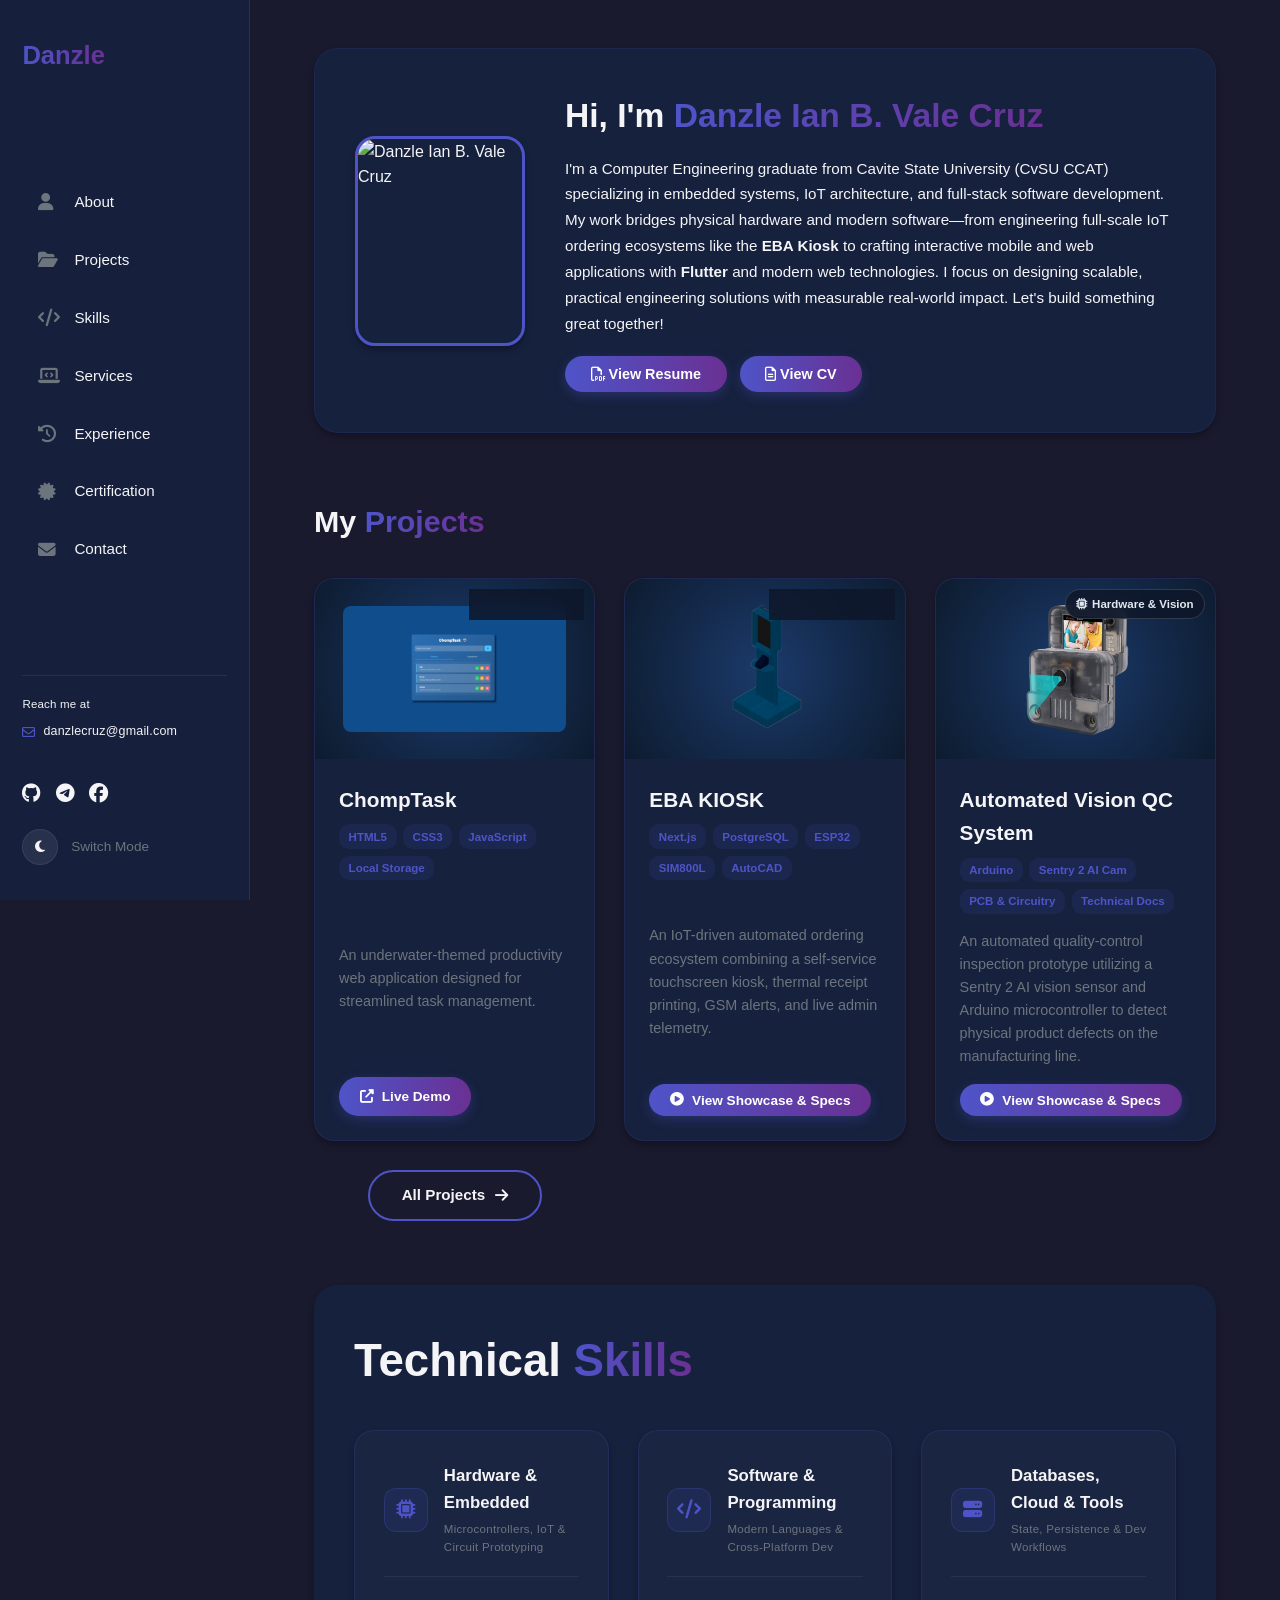
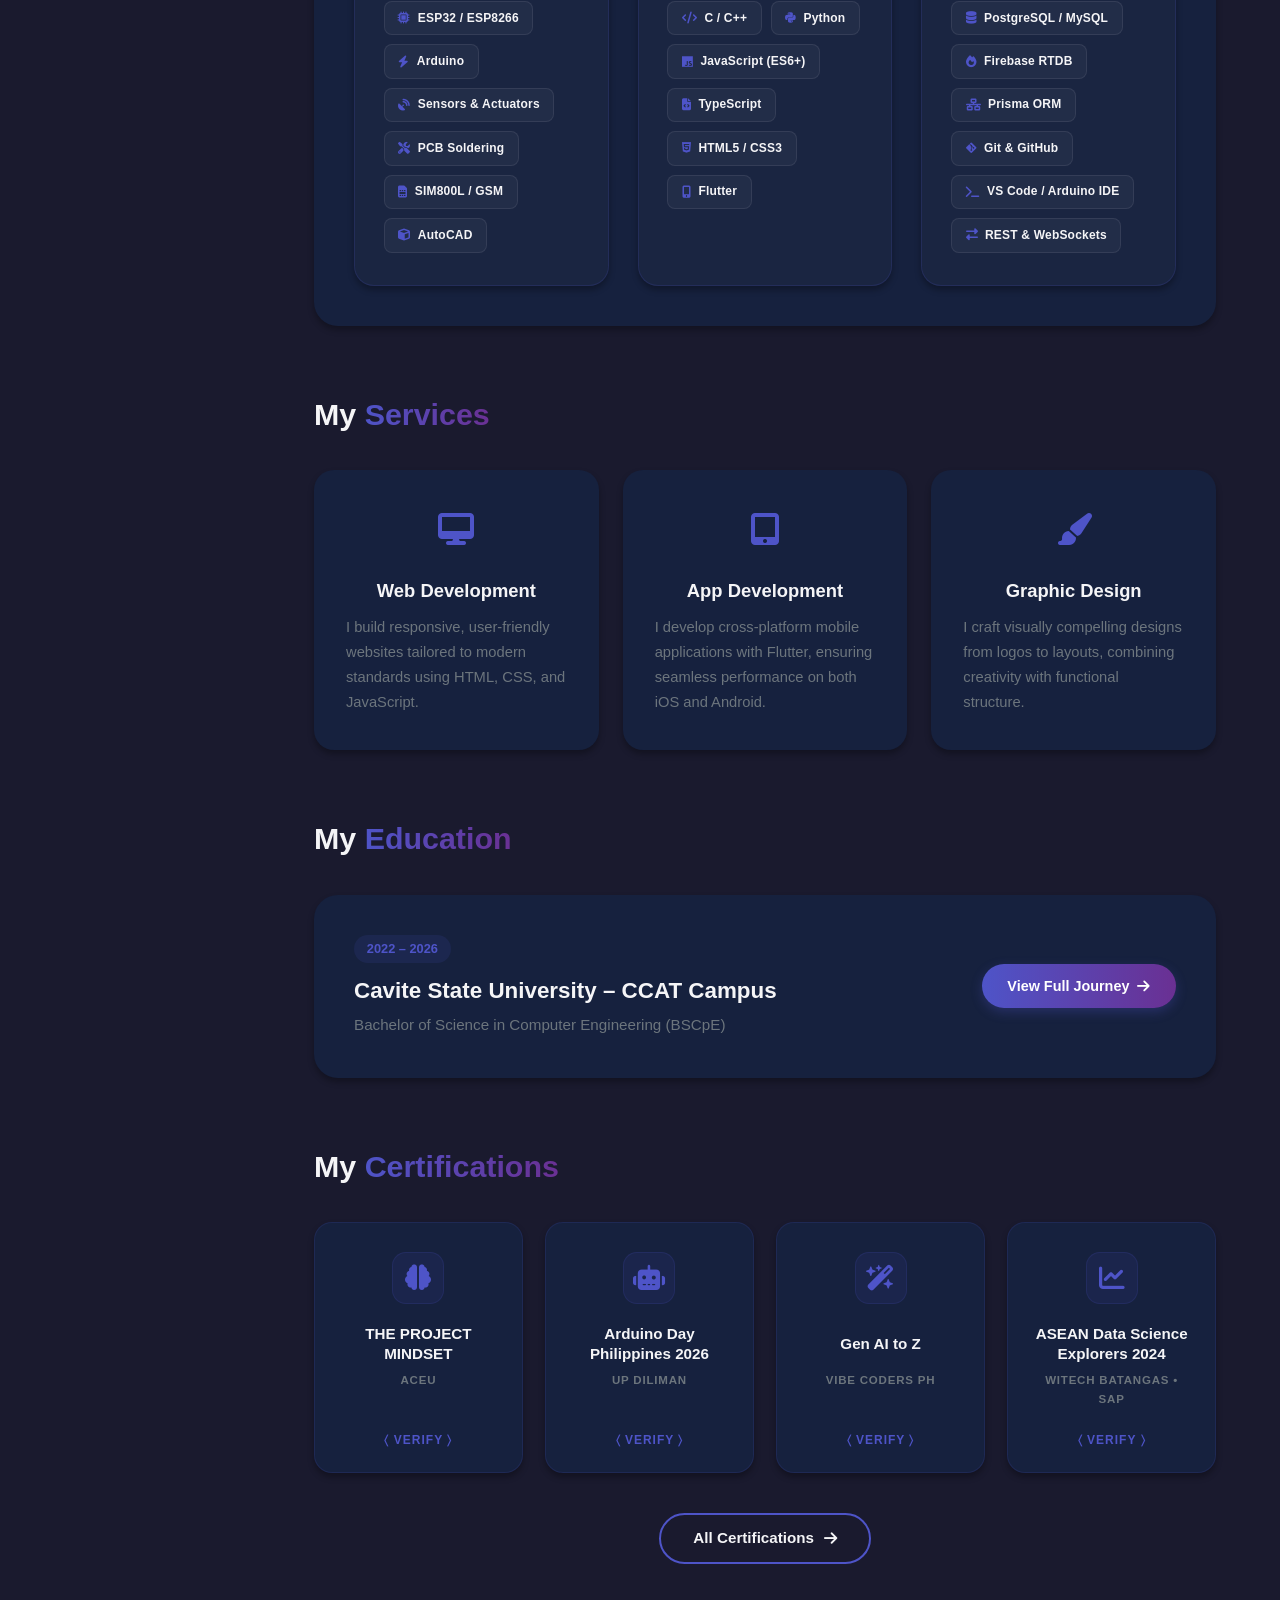
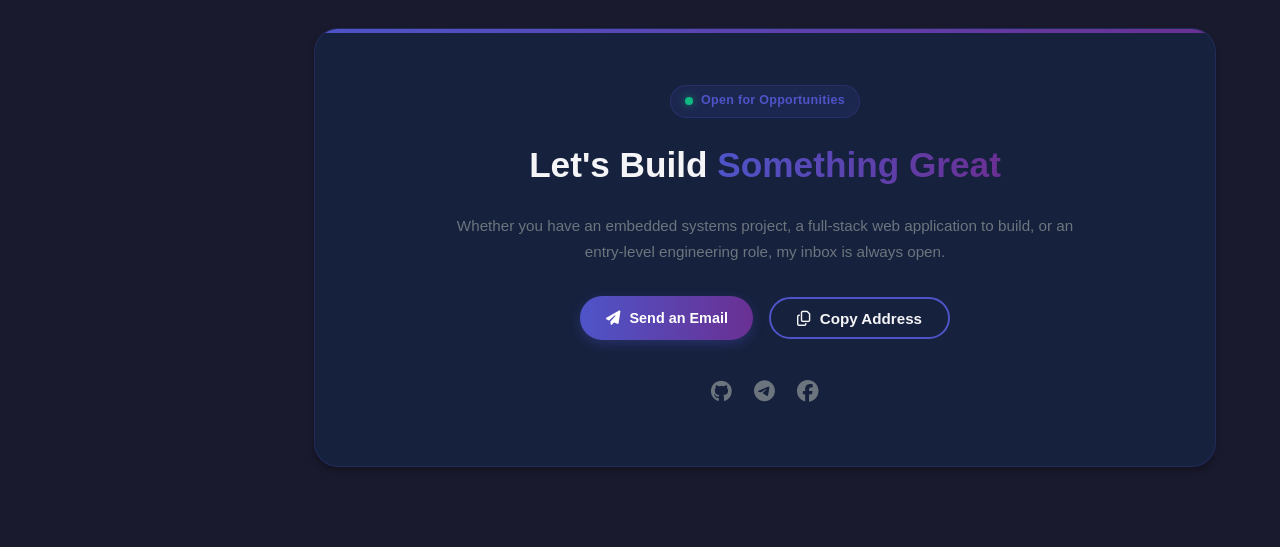
==== commit cd9a08cc: "added sentry in projects" ====
--- a/index.html
+++ b/index.html
@@ -180,35 +180,35 @@
                         </div>
                     </div>
 
-                    <!-- 3. Elder Rehabilitation Equipment -->
-                    <div class="project-card animate-slide-up delay-3" data-category="3d">
+                    <!-- 5. Sentry 2 Vision Inspection System -->
+                    <div class="project-card animate-slide-up delay-2" data-category="hardware iot">
                         <div class="project-preview">
-                            <img src="images/elders3d.png" alt="Elderly Equipment Preview" onerror="this.style.display='none'; this.nextElementSibling.style.display='block';">
-                            <i class="fas fa-cube icon-placeholder" style="display: none;"></i>
+                            <img src="images/sentry.png" alt="Sentry 2 Vision QC System" onerror="this.style.display='none'; this.nextElementSibling.style.display='block';">
+                            <i class="fas fa-eye icon-placeholder" style="display: none;"></i>
                             <div class="project-image-badge">
-                                <i class="fas fa-drafting-compass"></i> Enclosure Design
+                                <i class="fas fa-microchip"></i> Hardware & Vision
                             </div>
                         </div>
                         <div class="project-details">
                             <div class="project-header">
-                                <h3>Elder Rehabilitation Unit</h3>
+                                <h3>Automated Vision QC System</h3>
                                 <div class="project-tags">
-                                    <span>AutoCAD 3D</span>
-                                    <span>3D Modeling</span>
-                                    <span>Technical Drafting</span>
+                                    <span>Arduino</span>
+                                    <span>Sentry 2 AI Cam</span>
+                                    <span>PCB & Circuitry</span>
+                                    <span>Technical Docs</span>
                                 </div>
                             </div>
                             <p class="project-desc">
-                                Commissioned 3D CAD recreation of an existing physical rehabilitation station prototype, detailing the console frame, dimensional specifications, and component placements.
+                                An automated quality-control inspection prototype utilizing a Sentry 2 AI vision sensor and Arduino microcontroller to detect physical product defects on the manufacturing line.
                             </p>
                             <div class="project-actions">
-                                <button type="button" class="btn-project btn-primary" onclick="openProjectModal('elders')">
-                                    <i class="fas fa-file-pdf"></i> View Model & Details
+                                <button type="button" class="btn-project btn-primary" onclick="openProjectModal('sentry')">
+                                    <i class="fas fa-play-circle"></i> View Showcase & Specs
                                 </button>
                             </div>
                         </div>
                     </div>
-                </div>
 
                 <div class="all-projects-container animate-slide-up delay-4">
                     <a href="projects.html" class="btn-all-projects">
--- a/styles.css
+++ b/styles.css
@@ -714,6 +714,14 @@
     border-bottom: 1px solid var(--sidebar-border);
 }
 
+.project-modal-actions {
+    display: flex !important;
+    flex-direction: row !important;
+    align-items: center !important;
+    gap: 0.5rem !important;
+    flex-shrink: 0;
+}
+
 .project-modal-title-group {
     display: flex;
     align-items: center;
@@ -1755,6 +1763,10 @@
     .contact-cta-content h2 {
         font-size: 1.8rem;
     }
+    .contact-cta-content p {
+        text-align: left;
+        width: 100%;
+    }
 }
 
 
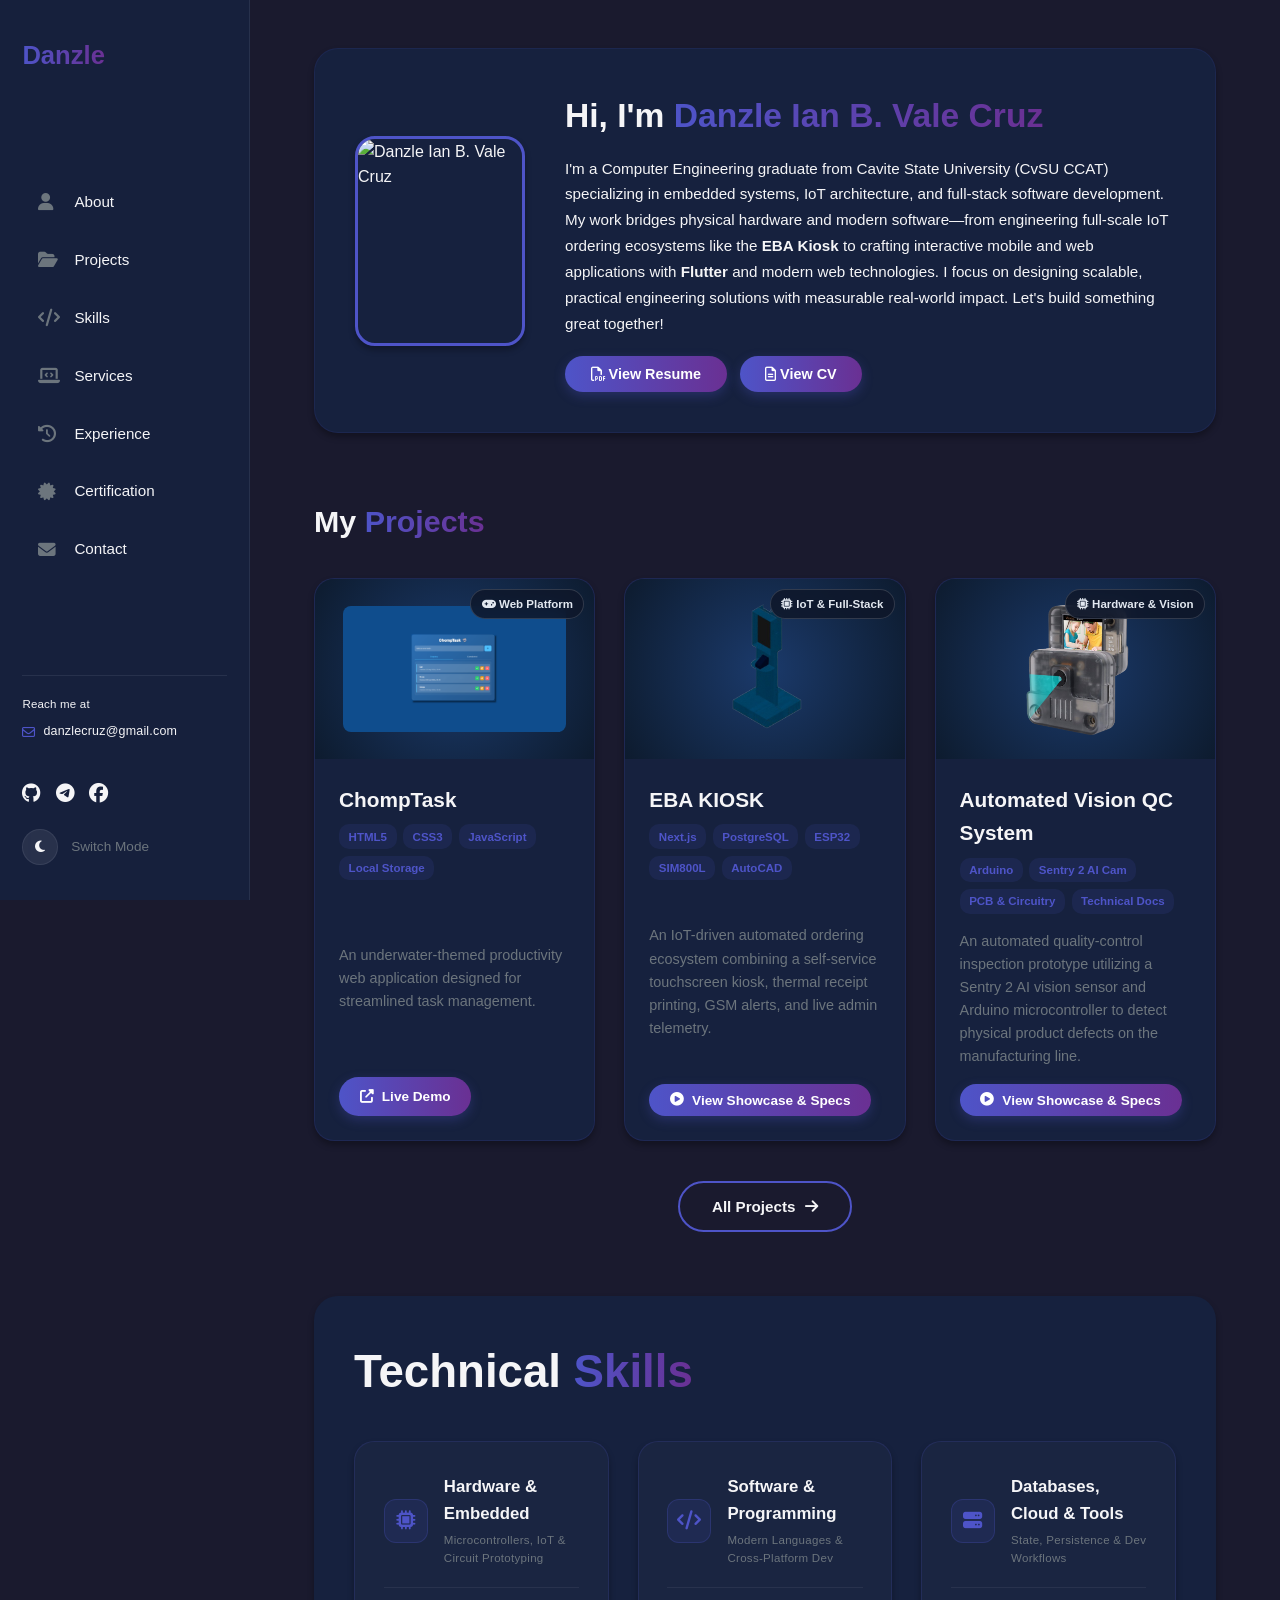
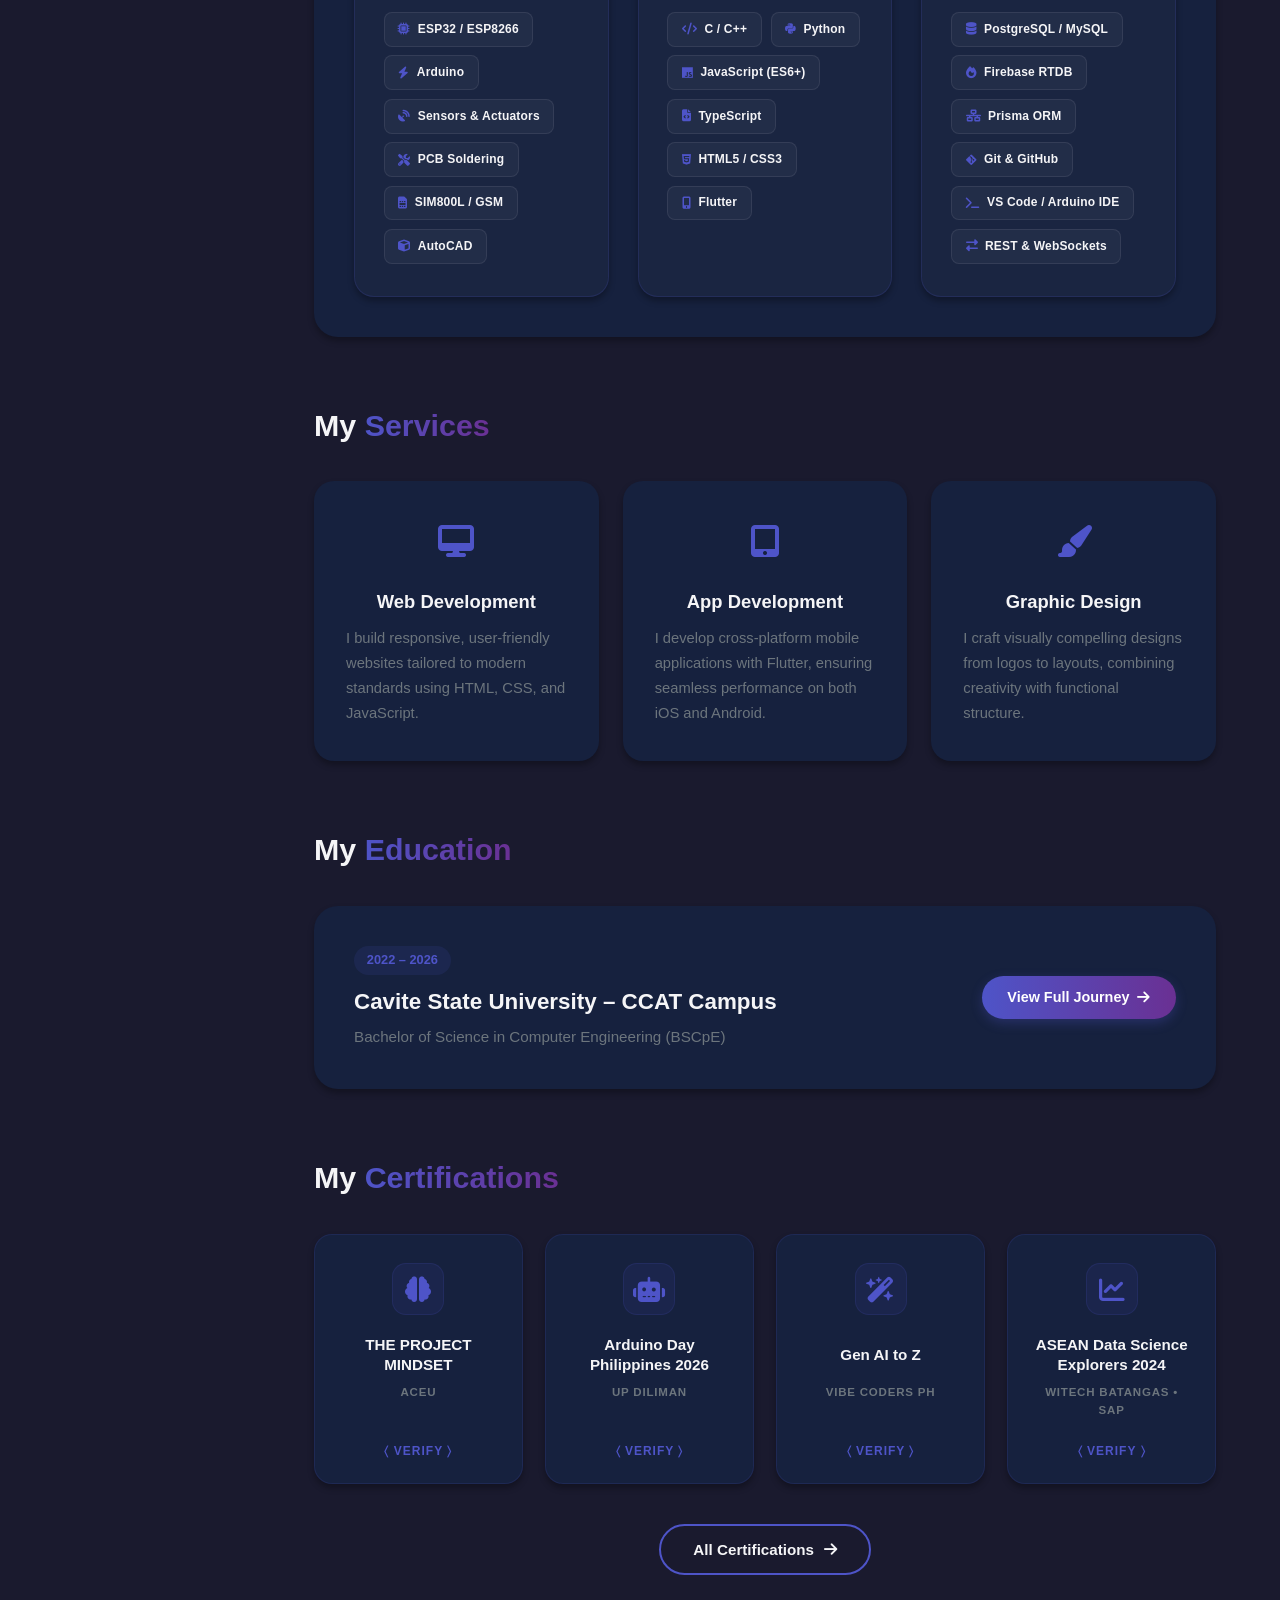
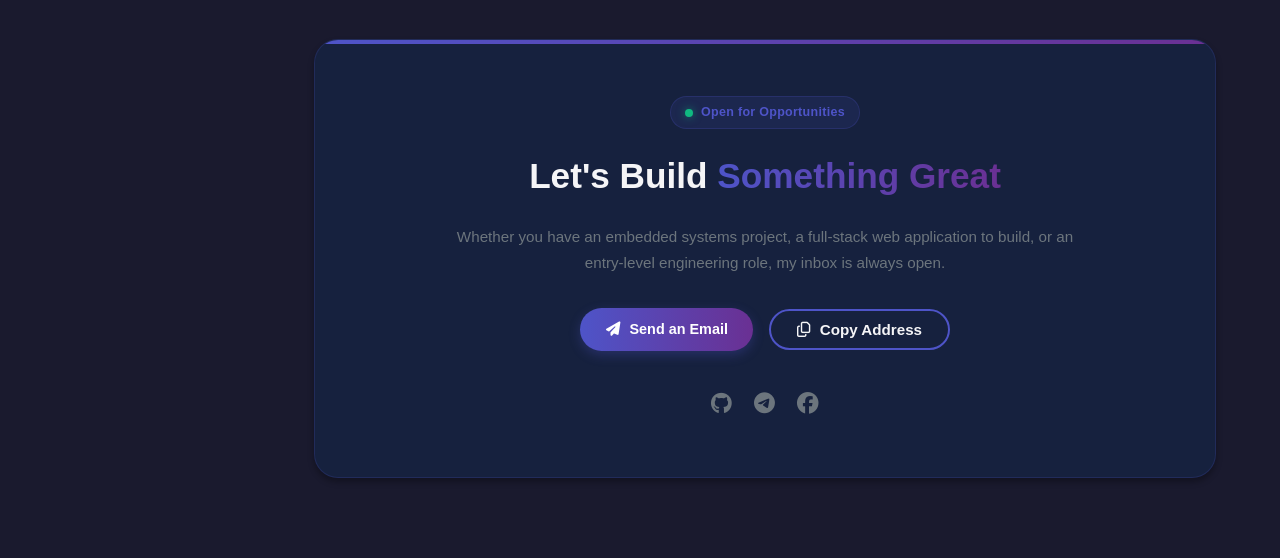
==== commit 15a2c0ba: "missing div and made description for sentry simpler" ====
--- a/index.html
+++ b/index.html
@@ -209,7 +209,7 @@
                             </div>
                         </div>
                     </div>
-
+                </div>
                 <div class="all-projects-container animate-slide-up delay-4">
                     <a href="projects.html" class="btn-all-projects">
                         <span>All Projects</span>
